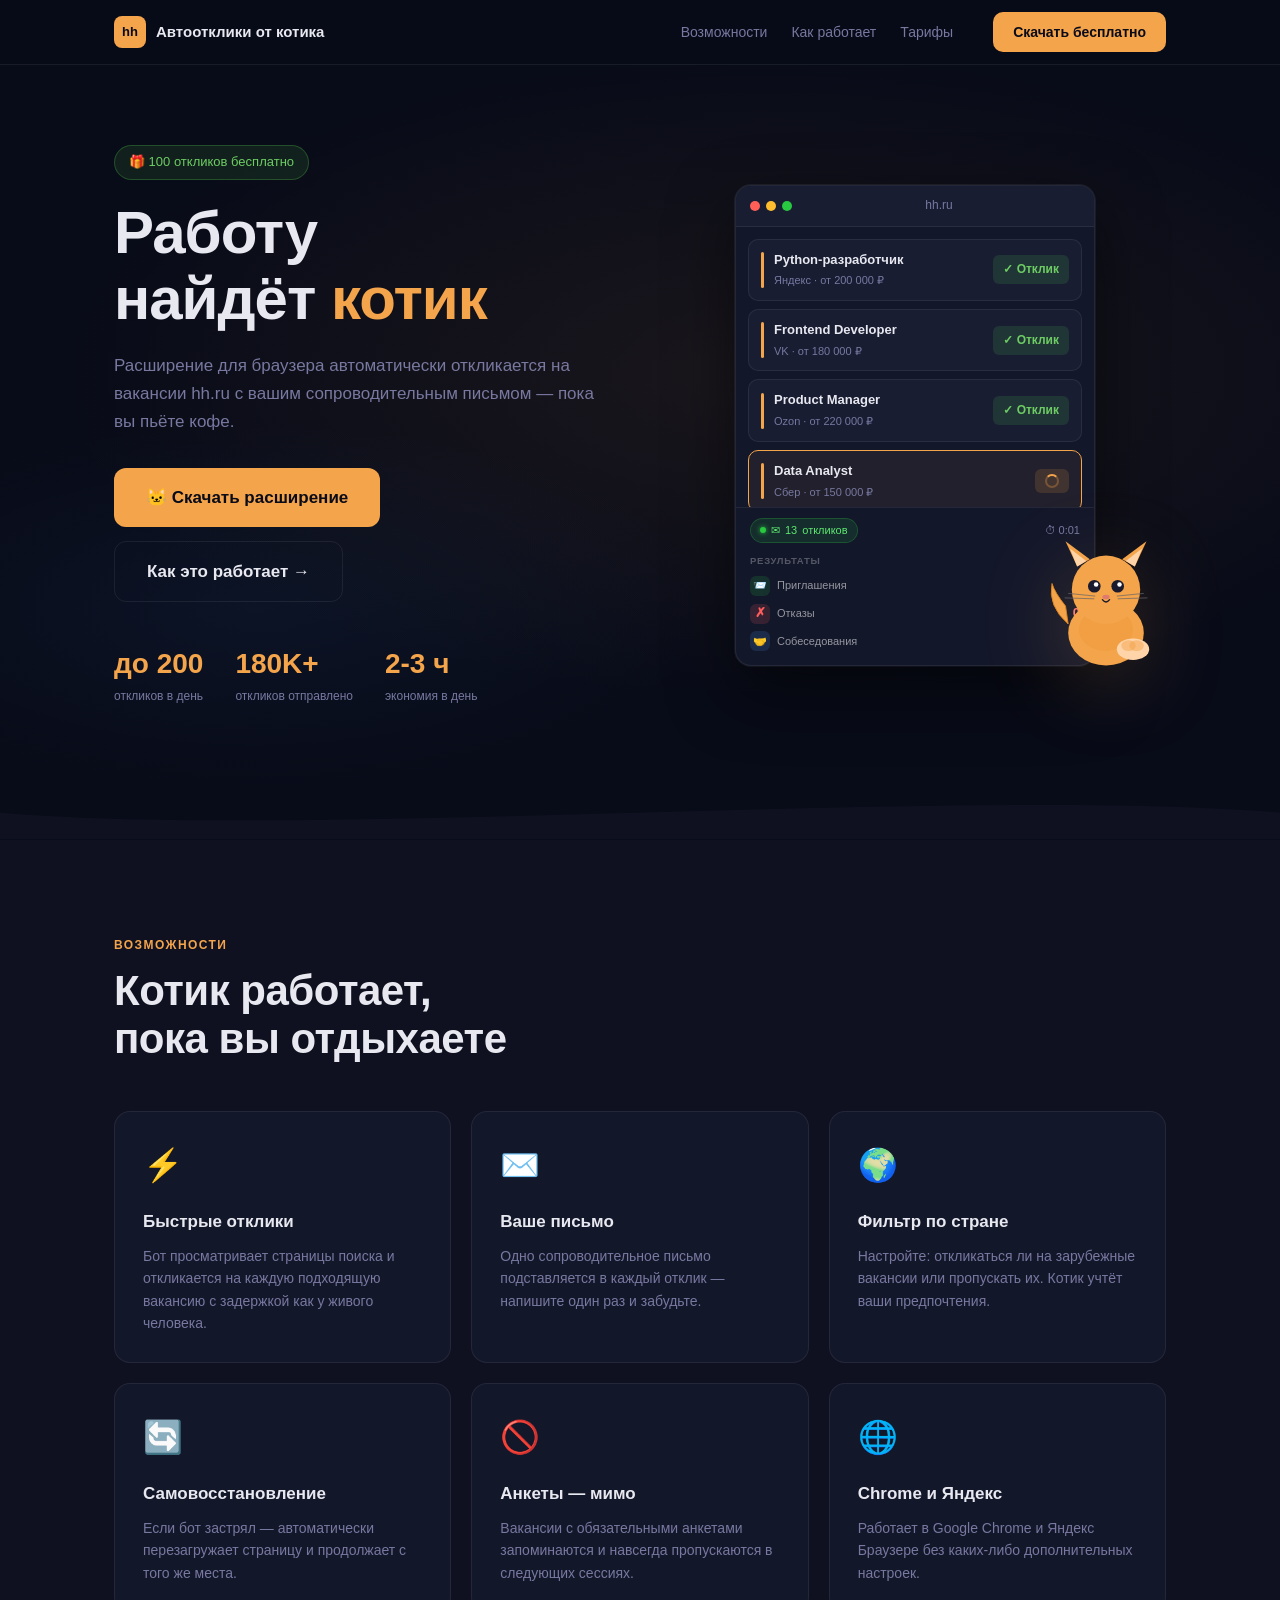
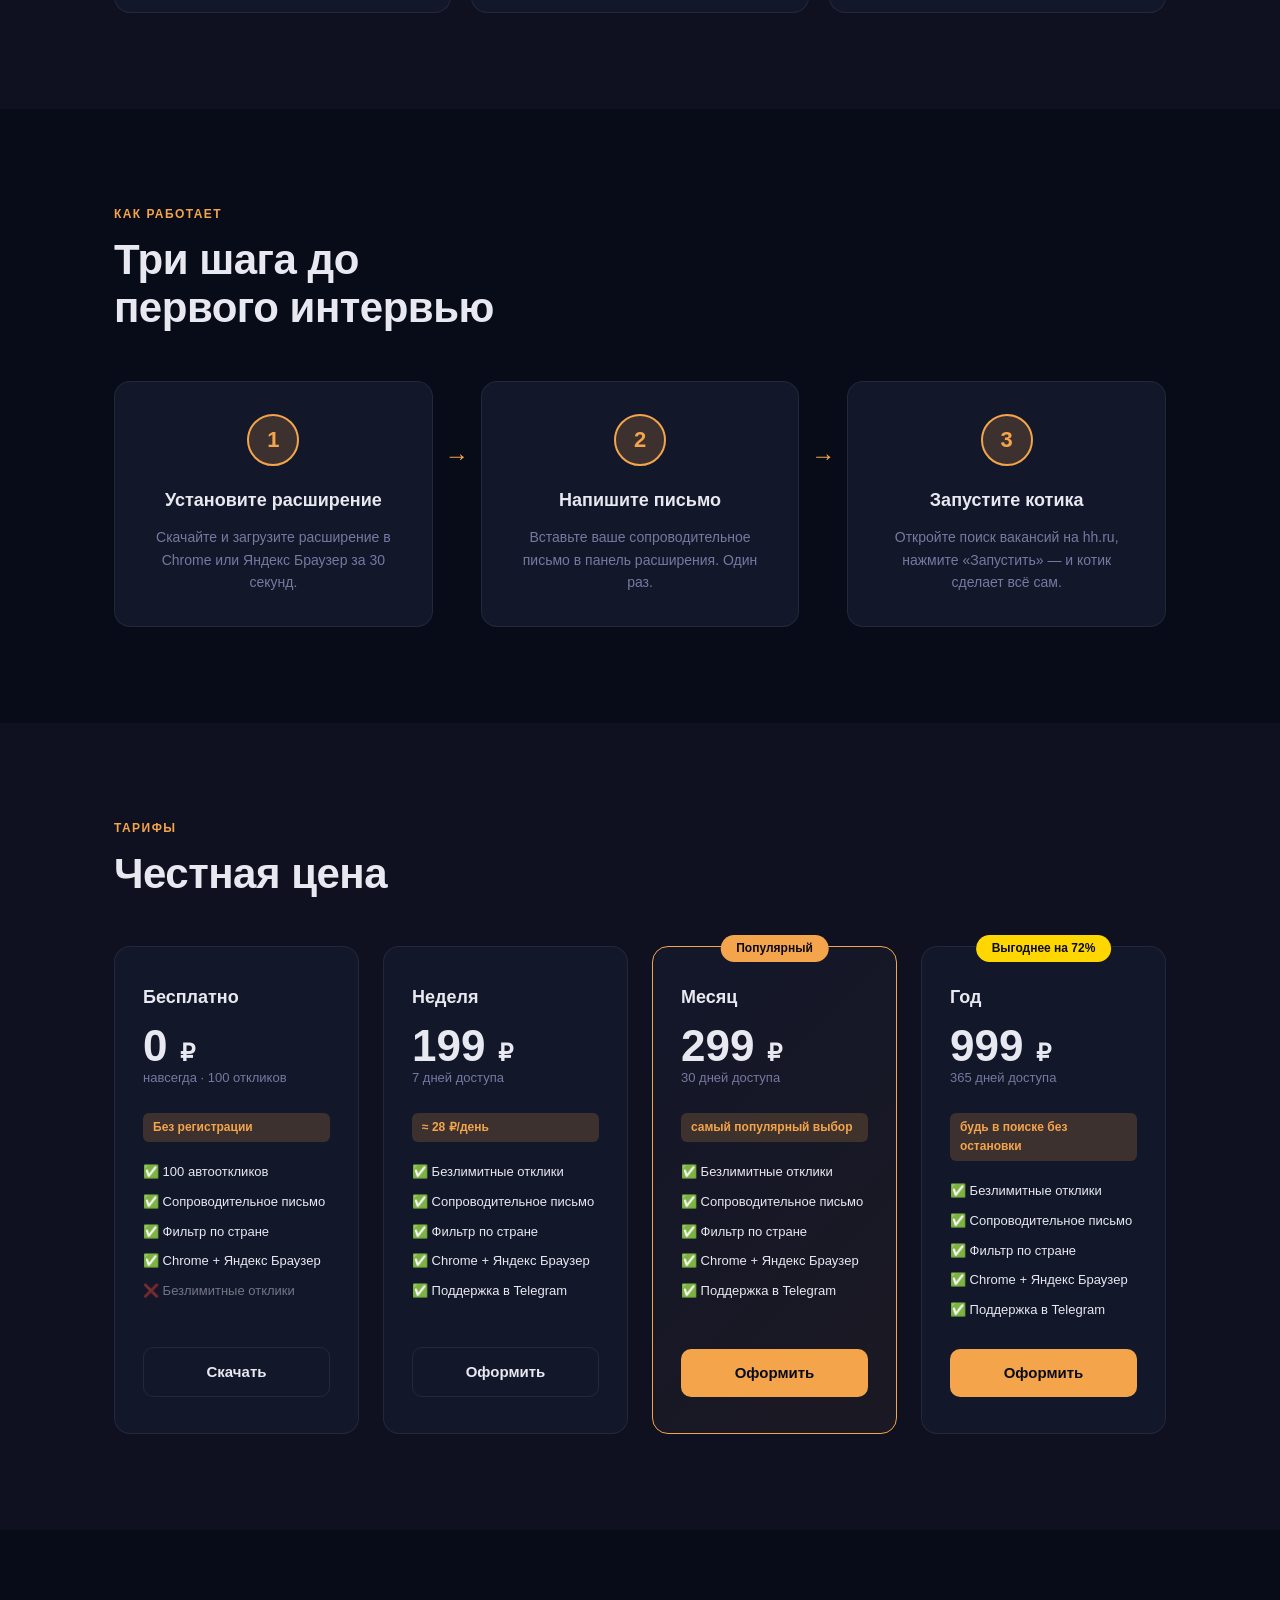
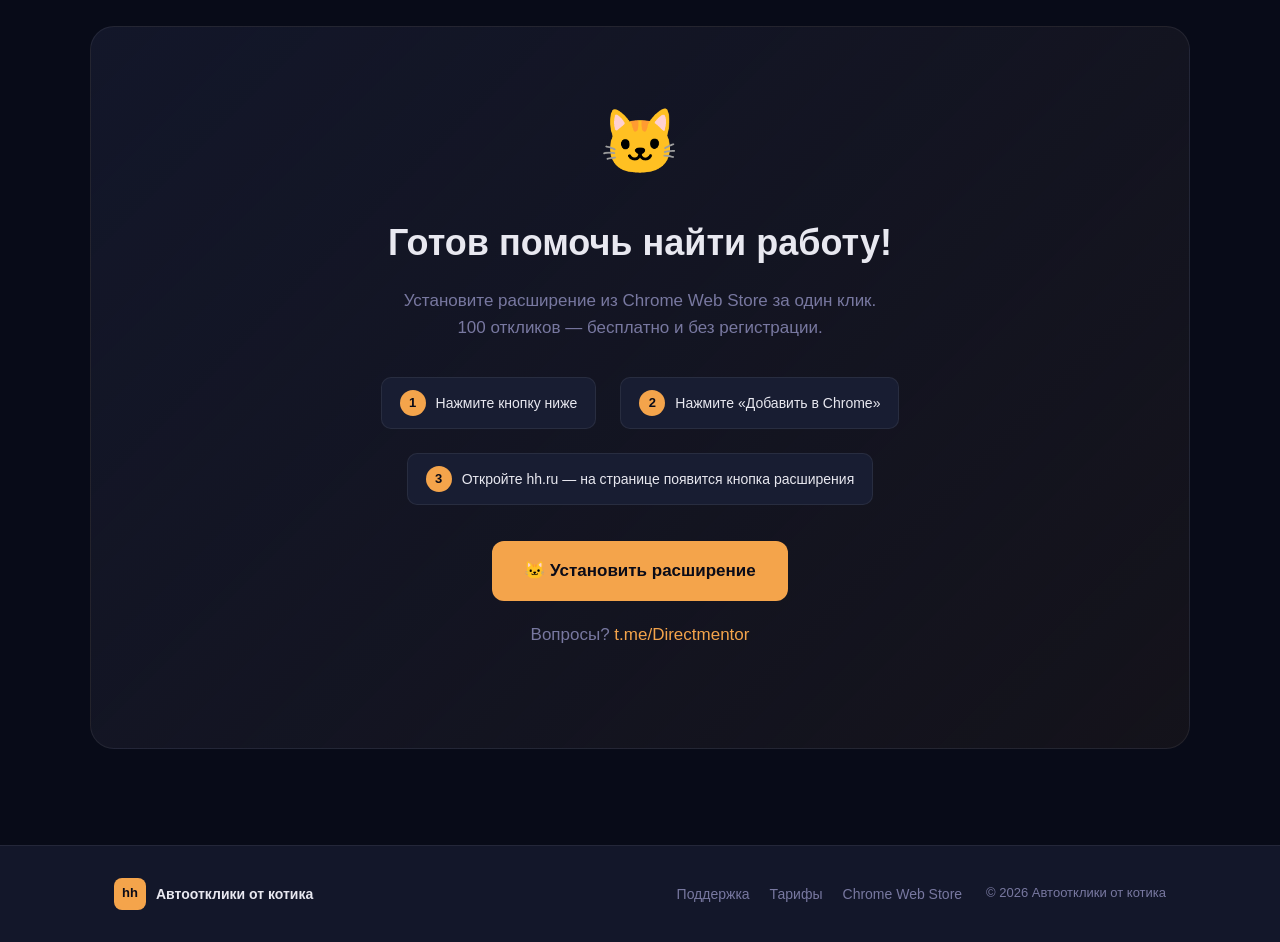
==== index.html @ 7a9379a7 "Add direct payment links to pricing buttons" ====
<!DOCTYPE html>
<html lang="ru">
<head>
  <meta charset="UTF-8">
  <meta name="viewport" content="width=device-width, initial-scale=1.0">
  <title>Автоотклики от котика — автоматические отклики на hh.ru</title>
  <meta name="description" content="Расширение для Chrome и Яндекс Браузера: автоматические отклики на вакансии hh.ru с сопроводительным письмом. Бесплатно — 100 откликов.">
  <link rel="stylesheet" href="style.css">
</head>
<body>

  <!-- NAV -->
  <nav class="nav">
    <div class="container nav-inner">
      <a href="#" class="nav-logo">
        <div class="nav-logo-icon">hh</div>
        <span>Автоотклики от котика</span>
      </a>
      <div class="nav-links">
        <a href="#features">Возможности</a>
        <a href="#how">Как работает</a>
        <a href="#pricing">Тарифы</a>
      </div>
      <a href="https://chromewebstore.google.com/detail/автоотклики-от-котика/pnbbdheooelongppllcgnidkjlgdoohf" target="_blank" rel="noopener" class="btn btn-primary nav-cta">Скачать бесплатно</a>
    </div>
  </nav>

  <!-- HERO -->
  <section class="hero" id="hero">
    <div class="container hero-inner">
      <div class="hero-text">
        <div class="hero-badge">🎁 100 откликов бесплатно</div>
        <h1 class="hero-title">Работу<br>найдёт <span class="accent">котик</span></h1>
        <p class="hero-sub">Расширение для браузера автоматически откликается на вакансии hh.ru с вашим сопроводительным письмом — пока вы пьёте кофе.</p>
        <div class="hero-actions">
          <a href="https://chromewebstore.google.com/detail/автоотклики-от-котика/pnbbdheooelongppllcgnidkjlgdoohf" target="_blank" rel="noopener" class="btn btn-primary btn-lg">
            🐱 Скачать расширение
          </a>
          <a href="#how" class="btn btn-ghost btn-lg">Как это работает →</a>
        </div>
        <div class="hero-stats">
          <div class="stat-item">
            <span class="stat-num">до 200</span>
            <span class="stat-label">откликов в день</span>
          </div>
          <div class="stat-item">
            <span class="stat-num" data-target="180000">0</span>
            <span class="stat-label">откликов отправлено</span>
          </div>
          <div class="stat-item">
            <span class="stat-num">2-3 ч</span>
            <span class="stat-label">экономия в день</span>
          </div>
        </div>
      </div>
      <div class="hero-visual">
        <div class="hero-card-mock">
          <div class="mock-header">
            <div class="mock-dot r"></div><div class="mock-dot y"></div><div class="mock-dot g"></div>
            <span class="mock-title">hh.ru</span>
          </div>
          <div class="mock-body" id="mockVacancyList">
            <div class="mock-vacancy">
              <div class="mock-vline"></div>
              <div class="mock-vtext">
                <div class="mock-vtitle">Python-разработчик</div>
                <div class="mock-vsub">Яндекс · от 200 000 ₽</div>
              </div>
              <div class="mock-vbtn sent">✓ Отклик</div>
            </div>
            <div class="mock-vacancy">
              <div class="mock-vline"></div>
              <div class="mock-vtext">
                <div class="mock-vtitle">Frontend Developer</div>
                <div class="mock-vsub">VK · от 180 000 ₽</div>
              </div>
              <div class="mock-vbtn sent">✓ Отклик</div>
            </div>
            <div class="mock-vacancy">
              <div class="mock-vline"></div>
              <div class="mock-vtext">
                <div class="mock-vtitle">Product Manager</div>
                <div class="mock-vsub">Ozon · от 220 000 ₽</div>
              </div>
              <div class="mock-vbtn sent">✓ Отклик</div>
            </div>
            <div class="mock-vacancy active" id="mockActiveCard">
              <div class="mock-vline"></div>
              <div class="mock-vtext">
                <div class="mock-vtitle">Data Analyst</div>
                <div class="mock-vsub">Сбер · от 150 000 ₽</div>
              </div>
              <div class="mock-vbtn loading"><span class="spinner"></span></div>
            </div>
          </div>
          <div class="mock-panel">
            <div class="panel-top">
              <span class="panel-chip"><span class="chip-dot"></span>✉ <span id="mockCount">13</span> откликов</span>
              <span class="panel-timer">⏱ <span id="mockTime">0:00</span></span>
            </div>
            <div class="mock-stats-header">Результаты</div>
            <div class="mock-stats">
              <div class="mock-stat-row">
                <div class="mock-stat-icon s-green">📨</div>
                <span class="mock-stat-label">Приглашения</span>
                <span class="mock-stat-num s-green" id="statNumInvite">0</span>
              </div>
              <div class="mock-stat-row">
                <div class="mock-stat-icon s-red">✗</div>
                <span class="mock-stat-label">Отказы</span>
                <span class="mock-stat-num s-red" id="statNumReject">0</span>
              </div>
              <div class="mock-stat-row">
                <div class="mock-stat-icon s-blue">🤝</div>
                <span class="mock-stat-label">Собеседования</span>
                <span class="mock-stat-num s-blue" id="statNumInterview">0</span>
              </div>
            </div>
          </div>
        </div>
        <div class="hero-cat">
          <svg viewBox="0 0 200 170" xmlns="http://www.w3.org/2000/svg" class="cat-svg">
            <g class="cat-body-group">
              <!-- Тело -->
              <ellipse cx="100" cy="120" rx="42" ry="36" fill="#F4A44B"/>
              <ellipse cx="100" cy="116" rx="30" ry="24" fill="#E8912E" opacity="0.3"/>
              <!-- Хвост -->
              <path d="M58 110 Q35 90 40 65 Q43 75 55 90 Z" fill="#F4A44B" stroke="#E0851A" stroke-width="1"/>
              <!-- Голова -->
              <circle cx="100" cy="72" r="38" fill="#F4A44B"/>
              <!-- Уши -->
              <path d="M68 46 L55 18 L82 38 Z" fill="#F4A44B"/>
              <path d="M68 46 L60 26 L78 40 Z" fill="#FFD4A8"/>
              <path d="M132 46 L145 18 L118 38 Z" fill="#F4A44B"/>
              <path d="M132 46 L140 26 L122 40 Z" fill="#FFD4A8"/>
              <!-- Глаза -->
              <circle cx="87" cy="68" r="7" fill="#1A1A2E"/>
              <circle cx="113" cy="68" r="7" fill="#1A1A2E"/>
              <circle cx="89" cy="66" r="2.5" fill="white"/>
              <circle cx="115" cy="66" r="2.5" fill="white"/>
              <!-- Нос и рот -->
              <ellipse cx="100" cy="80" rx="4" ry="2.5" fill="#E07A6E"/>
              <path d="M96 83 Q100 88 104 83" stroke="#1A1A2E" stroke-width="1.5" fill="none" stroke-linecap="round"/>
              <!-- Усы -->
              <line x1="58" y1="76" x2="88" y2="79" stroke="#666" stroke-width="0.8"/>
              <line x1="54" y1="81" x2="87" y2="82" stroke="#666" stroke-width="0.8"/>
              <line x1="112" y1="79" x2="142" y2="76" stroke="#666" stroke-width="0.8"/>
              <line x1="113" y1="82" x2="146" y2="81" stroke="#666" stroke-width="0.8"/>
              <!-- Лапка с мышкой -->
              <ellipse cx="130" cy="138" rx="18" ry="12" fill="#FFD4A8" class="cat-paw"/>
              <ellipse cx="125" cy="134" rx="8" ry="6" fill="#F4A44B" opacity="0.5"/>
              <ellipse cx="134" cy="134" rx="8" ry="6" fill="#F4A44B" opacity="0.5"/>
            </g>
            <!-- Галочки летят -->
            <text x="155" y="55" font-size="18" fill="#50BE46" class="float-check c1">✓</text>
            <text x="30" y="80" font-size="14" fill="#50BE46" class="float-check c2">✓</text>
            <text x="165" y="100" font-size="12" fill="#50BE46" class="float-check c3">✓</text>
          </svg>
        </div>
      </div>
    </div>
    <div class="hero-wave">
      <svg viewBox="0 0 1440 60" xmlns="http://www.w3.org/2000/svg" preserveAspectRatio="none">
        <path d="M0,30 C360,60 1080,0 1440,30 L1440,60 L0,60 Z" fill="#0F1120"/>
      </svg>
    </div>
  </section>

  <!-- FEATURES -->
  <section class="features" id="features">
    <div class="container">
      <div class="section-label">Возможности</div>
      <h2 class="section-title">Котик работает,<br>пока вы отдыхаете</h2>
      <div class="features-grid">
        <div class="feature-card fade-in">
          <div class="feature-icon">⚡</div>
          <h3>Быстрые отклики</h3>
          <p>Бот просматривает страницы поиска и откликается на каждую подходящую вакансию с задержкой как у живого человека.</p>
        </div>
        <div class="feature-card fade-in">
          <div class="feature-icon">✉️</div>
          <h3>Ваше письмо</h3>
          <p>Одно сопроводительное письмо подставляется в каждый отклик — напишите один раз и забудьте.</p>
        </div>
        <div class="feature-card fade-in">
          <div class="feature-icon">🌍</div>
          <h3>Фильтр по стране</h3>
          <p>Настройте: откликаться ли на зарубежные вакансии или пропускать их. Котик учтёт ваши предпочтения.</p>
        </div>
        <div class="feature-card fade-in">
          <div class="feature-icon">🔄</div>
          <h3>Самовосстановление</h3>
          <p>Если бот застрял — автоматически перезагружает страницу и продолжает с того же места.</p>
        </div>
        <div class="feature-card fade-in">
          <div class="feature-icon">🚫</div>
          <h3>Анкеты — мимо</h3>
          <p>Вакансии с обязательными анкетами запоминаются и навсегда пропускаются в следующих сессиях.</p>
        </div>
        <div class="feature-card fade-in">
          <div class="feature-icon">🌐</div>
          <h3>Chrome и Яндекс</h3>
          <p>Работает в Google Chrome и Яндекс Браузере без каких-либо дополнительных настроек.</p>
        </div>
      </div>
    </div>
  </section>

  <!-- HOW IT WORKS -->
  <section class="how" id="how">
    <div class="container">
      <div class="section-label">Как работает</div>
      <h2 class="section-title">Три шага до<br>первого интервью</h2>
      <div class="steps">
        <div class="step fade-in">
          <div class="step-num">1</div>
          <div class="step-content">
            <h3>Установите расширение</h3>
            <p>Скачайте и загрузите расширение в Chrome или Яндекс Браузер за 30 секунд.</p>
          </div>
        </div>
        <div class="step-arrow">→</div>
        <div class="step fade-in">
          <div class="step-num">2</div>
          <div class="step-content">
            <h3>Напишите письмо</h3>
            <p>Вставьте ваше сопроводительное письмо в панель расширения. Один раз.</p>
          </div>
        </div>
        <div class="step-arrow">→</div>
        <div class="step fade-in">
          <div class="step-num">3</div>
          <div class="step-content">
            <h3>Запустите котика</h3>
            <p>Откройте поиск вакансий на hh.ru, нажмите «Запустить» — и котик сделает всё сам.</p>
          </div>
        </div>
      </div>
    </div>
  </section>

  <!-- PRICING -->
  <section class="pricing" id="pricing">
    <div class="container">
      <div class="section-label">Тарифы</div>
      <h2 class="section-title">Честная цена</h2>
      <div class="pricing-grid pricing-grid-4">
        <div class="pricing-card fade-in">
          <div class="plan-name">Бесплатно</div>
          <div class="plan-price">0 <span>₽</span></div>
          <div class="plan-period">навсегда · 100 откликов</div>
          <div class="plan-dayrate">Без регистрации</div>
          <ul class="plan-features">
            <li>✅ 100 автооткликов</li>
            <li>✅ Сопроводительное письмо</li>
            <li>✅ Фильтр по стране</li>
            <li>✅ Chrome + Яндекс Браузер</li>
            <li class="no">❌ Безлимитные отклики</li>
          </ul>
          <a href="https://chromewebstore.google.com/detail/автоотклики-от-котика/pnbbdheooelongppllcgnidkjlgdoohf" target="_blank" rel="noopener" class="btn btn-ghost plan-btn">Скачать</a>
        </div>
        <div class="pricing-card fade-in">
          <div class="plan-name">Неделя</div>
          <div class="plan-price">199 <span>₽</span></div>
          <div class="plan-period">7 дней доступа</div>
          <div class="plan-dayrate">≈ 28 ₽/день</div>
          <ul class="plan-features">
            <li>✅ Безлимитные отклики</li>
            <li>✅ Сопроводительное письмо</li>
            <li>✅ Фильтр по стране</li>
            <li>✅ Chrome + Яндекс Браузер</li>
            <li>✅ Поддержка в Telegram</li>
          </ul>
          <a href="https://script.google.com/macros/s/AKfycbxqPAbmEhV2W6-rTIWO9KNg9q3mPUHnHD2diAJxfUx0ylhMfmhSOe80T8z7zGGEjfSr/exec?action=pay&plan=week" target="_blank" rel="noopener" class="btn btn-ghost plan-btn">Оформить</a>
        </div>
        <div class="pricing-card featured fade-in">
          <div class="plan-badge">Популярный</div>
          <div class="plan-name">Месяц</div>
          <div class="plan-price">299 <span>₽</span></div>
          <div class="plan-period">30 дней доступа</div>
          <div class="plan-dayrate">самый популярный выбор</div>
          <ul class="plan-features">
            <li>✅ Безлимитные отклики</li>
            <li>✅ Сопроводительное письмо</li>
            <li>✅ Фильтр по стране</li>
            <li>✅ Chrome + Яндекс Браузер</li>
            <li>✅ Поддержка в Telegram</li>
          </ul>
          <a href="https://script.google.com/macros/s/AKfycbxqPAbmEhV2W6-rTIWO9KNg9q3mPUHnHD2diAJxfUx0ylhMfmhSOe80T8z7zGGEjfSr/exec?action=pay&plan=month" target="_blank" rel="noopener" class="btn btn-primary plan-btn">Оформить</a>
        </div>
        <div class="pricing-card fade-in">
          <div class="plan-badge plan-badge-gold">Выгоднее на 72%</div>
          <div class="plan-name">Год</div>
          <div class="plan-price">999 <span>₽</span></div>
          <div class="plan-period">365 дней доступа</div>
          <div class="plan-dayrate">будь в поиске без остановки</div>
          <ul class="plan-features">
            <li>✅ Безлимитные отклики</li>
            <li>✅ Сопроводительное письмо</li>
            <li>✅ Фильтр по стране</li>
            <li>✅ Chrome + Яндекс Браузер</li>
            <li>✅ Поддержка в Telegram</li>
          </ul>
          <a href="https://script.google.com/macros/s/AKfycbxqPAbmEhV2W6-rTIWO9KNg9q3mPUHnHD2diAJxfUx0ylhMfmhSOe80T8z7zGGEjfSr/exec?action=pay&plan=year" target="_blank" rel="noopener" class="btn btn-primary plan-btn">Оформить</a>
        </div>
      </div>
    </div>
  </section>

  <!-- INSTALL -->
  <section class="install" id="install">
    <div class="container install-inner fade-in">
      <div class="install-cat">🐱</div>
      <h2>Готов помочь найти работу!</h2>
      <p>Установите расширение из Chrome Web Store за один клик.<br>100 откликов — бесплатно и без регистрации.</p>
      <div class="install-steps">
        <div class="install-step">
          <span class="install-num">1</span>
          <span>Нажмите кнопку ниже</span>
        </div>
        <div class="install-step">
          <span class="install-num">2</span>
          <span>Нажмите «Добавить в Chrome»</span>
        </div>
        <div class="install-step">
          <span class="install-num">3</span>
          <span>Откройте hh.ru — на странице появится кнопка расширения</span>
        </div>
      </div>
      <a href="https://chromewebstore.google.com/detail/автоотклики-от-котика/pnbbdheooelongppllcgnidkjlgdoohf" target="_blank" rel="noopener" class="btn btn-primary btn-lg install-btn">
        🐱 Установить расширение
      </a>
      <p class="install-note">Вопросы? <a href="https://t.me/Directmentor" target="_blank">t.me/Directmentor</a></p>
    </div>
  </section>

  <!-- FOOTER -->
  <footer class="footer">
    <div class="container footer-inner">
      <div class="footer-logo">
        <div class="nav-logo-icon">hh</div>
        <span>Автоотклики от котика</span>
      </div>
      <div class="footer-links">
        <a href="https://t.me/Directmentor" target="_blank">Поддержка</a>
        <a href="#pricing">Тарифы</a>
        <a href="https://chromewebstore.google.com/detail/автоотклики-от-котика/pnbbdheooelongppllcgnidkjlgdoohf" target="_blank" rel="noopener">Chrome Web Store</a>
      </div>
      <div class="footer-copy">© 2026 Автоотклики от котика</div>
    </div>
  </footer>

  <script src="script.js"></script>
</body>
</html>
---- style.css ----
*, *::before, *::after { box-sizing: border-box; margin: 0; padding: 0; }

:root {
  --orange: #F4A44B;
  --orange-dark: #E8921E;
  --orange-glow: rgba(244,164,75,0.18);
  --blue: #4B9EFF;
  --bg: #080B18;
  --bg2: #0F1120;
  --card: #13172A;
  --card2: #181D32;
  --border: rgba(255,255,255,0.07);
  --text: #E8E8F0;
  --muted: #7878A0;
  --green: #50BE46;
  --radius: 16px;
}

html { scroll-behavior: smooth; }

body {
  background: var(--bg);
  color: var(--text);
  font-family: -apple-system, BlinkMacSystemFont, 'Segoe UI', sans-serif;
  font-size: 16px;
  line-height: 1.6;
  overflow-x: hidden;
}

.container { max-width: 1100px; margin: 0 auto; padding: 0 24px; }

.accent { color: var(--orange); }

/* BUTTONS */
.btn {
  display: inline-flex; align-items: center; justify-content: center;
  padding: 12px 24px; border-radius: 10px; font-size: 15px; font-weight: 600;
  text-decoration: none; border: none; cursor: pointer; transition: all 0.2s; white-space: nowrap;
}
.btn-primary { background: var(--orange); color: #0A0B18; }
.btn-primary:hover { background: var(--orange-dark); transform: translateY(-1px); box-shadow: 0 8px 24px var(--orange-glow); }
.btn-ghost { background: transparent; color: var(--text); border: 1px solid var(--border); }
.btn-ghost:hover { border-color: var(--orange); color: var(--orange); }
.btn-lg { padding: 16px 32px; font-size: 17px; border-radius: 12px; }

/* NAV */
.nav {
  position: sticky; top: 0; z-index: 100;
  background: rgba(8,11,24,0.85); backdrop-filter: blur(16px);
  border-bottom: 1px solid var(--border);
}
.nav-inner {
  display: flex; align-items: center; gap: 32px; height: 64px;
}
.nav-logo {
  display: flex; align-items: center; gap: 10px;
  text-decoration: none; color: var(--text); font-weight: 700; font-size: 15px; white-space: nowrap;
}
.nav-logo-icon {
  width: 32px; height: 32px; background: var(--orange); border-radius: 8px;
  display: flex; align-items: center; justify-content: center;
  font-weight: 800; font-size: 13px; color: #0A0B18;
}
.nav-links { display: flex; gap: 24px; margin-left: auto; }
.nav-links a { color: var(--muted); text-decoration: none; font-size: 14px; transition: color 0.2s; }
.nav-links a:hover { color: var(--text); }
.nav-cta { margin-left: 8px; padding: 9px 20px; font-size: 14px; }

/* HERO */
.hero {
  background: radial-gradient(ellipse 80% 60% at 60% 40%, rgba(244,164,75,0.08) 0%, transparent 70%),
              radial-gradient(ellipse 60% 40% at 20% 70%, rgba(75,158,255,0.06) 0%, transparent 60%), var(--bg);
  padding: 80px 0 0;
  position: relative;
}
.hero-inner {
  display: grid; grid-template-columns: 1fr 1fr; gap: 48px; align-items: center; padding-bottom: 60px;
}
.hero-badge {
  display: inline-flex; align-items: center; padding: 6px 14px;
  background: rgba(80,190,70,0.12); border: 1px solid rgba(80,190,70,0.3);
  border-radius: 20px; font-size: 13px; color: #6dcc63; font-weight: 500;
  margin-bottom: 20px;
}
.hero-title {
  font-size: clamp(40px, 5vw, 60px); font-weight: 800; line-height: 1.1;
  letter-spacing: -1px; margin-bottom: 20px;
}
.hero-sub { font-size: 17px; color: var(--muted); max-width: 480px; margin-bottom: 32px; line-height: 1.65; }
.hero-actions { display: flex; gap: 14px; flex-wrap: wrap; margin-bottom: 40px; }
.hero-stats { display: flex; gap: 32px; }
.stat-item { display: flex; flex-direction: column; }
.stat-num { font-size: 28px; font-weight: 800; color: var(--orange); }
.stat-label { font-size: 12px; color: var(--muted); }

/* Hero visual */
.hero-visual { position: relative; display: flex; justify-content: center; align-items: flex-end; }
.hero-card-mock {
  background: var(--card); border: 1px solid var(--border); border-radius: var(--radius);
  width: 100%; max-width: 360px; overflow: hidden;
  box-shadow: 0 24px 64px rgba(0,0,0,0.5), 0 0 0 1px var(--border);
}
.mock-header {
  display: flex; align-items: center; gap: 6px; padding: 10px 14px;
  background: var(--card2); border-bottom: 1px solid var(--border);
}
.mock-dot { width: 10px; height: 10px; border-radius: 50%; }
.mock-dot.r { background: #ff5f57; }
.mock-dot.y { background: #febc2e; }
.mock-dot.g { background: #28c840; }
.mock-title { flex: 1; text-align: center; font-size: 12px; color: var(--muted); }
.mock-body { padding: 12px; display: flex; flex-direction: column; gap: 8px; overflow: hidden; max-height: 280px; }
.mock-vacancy {
  display: flex; align-items: center; gap: 10px; padding: 10px 12px;
  background: var(--card2); border-radius: 10px; border: 1px solid var(--border);
  transition: all 0.3s;
}
.mock-vacancy.active { border-color: var(--orange); background: rgba(244,164,75,0.06); }
.mock-vline { width: 3px; height: 36px; background: var(--orange); border-radius: 2px; flex-shrink: 0; }
.mock-vtext { flex: 1; }
.mock-vtitle { font-size: 13px; font-weight: 600; color: var(--text); }
.mock-vsub { font-size: 11px; color: var(--muted); margin-top: 2px; }
.mock-vbtn {
  flex-shrink: 0; font-size: 12px; font-weight: 600; padding: 5px 10px; border-radius: 6px;
}
.mock-vbtn.sent { background: rgba(80,190,70,0.15); color: #6dcc63; }
.mock-vbtn.loading { background: rgba(244,164,75,0.15); display: flex; align-items: center; }
.spinner {
  width: 14px; height: 14px; border: 2px solid rgba(244,164,75,0.3);
  border-top-color: var(--orange); border-radius: 50%;
  animation: spin 0.8s linear infinite;
}
@keyframes spin { to { transform: rotate(360deg); } }
.mock-panel {
  padding: 10px 14px 13px; border-top: 1px solid var(--border); font-size: 12px;
}
.panel-top {
  display: flex; justify-content: space-between; align-items: center; margin-bottom: 10px;
}
.panel-chip {
  display: flex; align-items: center; gap: 5px;
  background: rgba(40,200,64,0.12); border: 1px solid rgba(40,200,64,0.25);
  border-radius: 20px; padding: 3px 9px; color: #5de870; font-size: 11px; font-weight: 500;
}
.chip-dot {
  width: 6px; height: 6px; border-radius: 50%; background: #28c840;
  box-shadow: 0 0 5px #28c840; animation: blink 1.4s ease-in-out infinite;
}
@keyframes blink { 0%,100%{opacity:1} 50%{opacity:.35} }
.panel-timer { color: var(--muted); font-size: 11px; }
.mock-stats-header {
  font-size: 9.5px; font-weight: 600; text-transform: uppercase; letter-spacing: .08em;
  color: rgba(255,255,255,.28); margin-bottom: 7px;
}
.mock-stats { display: flex; flex-direction: column; gap: 7px; }
.mock-stat-row { display: flex; align-items: center; gap: 7px; }
.mock-stat-icon {
  width: 20px; height: 20px; border-radius: 6px; display: flex; align-items: center;
  justify-content: center; font-size: 11px; flex-shrink: 0;
}
.mock-stat-icon.s-green { background: rgba(40,200,64,.15); }
.mock-stat-icon.s-red   { background: rgba(255,92,92,.15); color: #ff5c5c; font-size:13px; font-weight:700; }
.mock-stat-icon.s-blue  { background: rgba(74,158,255,.15); }
.mock-stat-label { flex: 1; color: rgba(255,255,255,.55); font-size: 11px; }
.mock-stat-num {
  position: relative; display: inline-block;
  min-width: 24px; text-align: right; font-size: 13px; font-weight: 700;
  font-variant-numeric: tabular-nums; flex-shrink: 0; margin-left: auto;
}
.mock-stat-num.s-green { color: #5de870; }
.mock-stat-num.s-red   { color: #ff7a7a; }
.mock-stat-num.s-blue  { color: #74b7ff; }
.stat-plus {
  position: absolute; right: -16px; top: 1px;
  font-size: 10px; font-weight: 700; pointer-events: none;
  animation: stat-float 0.85s ease-out forwards;
}
@keyframes stat-float {
  0%   { opacity: 0.95; transform: translateY(0); }
  100% { opacity: 0;    transform: translateY(-13px); }
}

/* Cat SVG */
.hero-cat {
  position: absolute; bottom: -20px; right: -30px; width: 180px; pointer-events: none;
}
.cat-svg { width: 100%; height: auto; filter: drop-shadow(0 16px 40px rgba(244,164,75,0.2)); }
.cat-paw { animation: paw-click 1.8s ease-in-out infinite; transform-origin: 130px 138px; }
@keyframes paw-click {
  0%, 40%, 100% { transform: rotate(0deg) translateY(0); }
  50% { transform: rotate(-12deg) translateY(-4px); }
  60% { transform: rotate(4deg) translateY(0); }
}
.float-check { animation: float-up 2s ease-in-out infinite; opacity: 0; }
.c1 { animation-delay: 0s; }
.c2 { animation-delay: 0.7s; }
.c3 { animation-delay: 1.4s; }
@keyframes float-up {
  0% { opacity: 0; transform: translateY(0); }
  20% { opacity: 1; }
  80% { opacity: 1; }
  100% { opacity: 0; transform: translateY(-20px); }
}

.hero-wave { line-height: 0; margin-top: 20px; }
.hero-wave svg { display: block; width: 100%; }

/* SECTIONS COMMON */
.section-label {
  font-size: 12px; font-weight: 700; letter-spacing: 0.12em; text-transform: uppercase;
  color: var(--orange); margin-bottom: 12px;
}
.section-title {
  font-size: clamp(28px, 4vw, 42px); font-weight: 800; line-height: 1.15;
  letter-spacing: -0.5px; margin-bottom: 48px;
}

/* FEATURES */
.features { background: var(--bg2); padding: 96px 0; }
.features-grid {
  display: grid; grid-template-columns: repeat(3, 1fr); gap: 20px;
}
.feature-card {
  background: var(--card); border: 1px solid var(--border); border-radius: var(--radius);
  padding: 28px; transition: all 0.3s;
}
.feature-card:hover { border-color: var(--orange); transform: translateY(-4px); box-shadow: 0 16px 40px rgba(0,0,0,0.3); }
.feature-icon { font-size: 32px; margin-bottom: 16px; }
.feature-card h3 { font-size: 17px; font-weight: 700; margin-bottom: 10px; }
.feature-card p { font-size: 14px; color: var(--muted); line-height: 1.6; }

/* HOW IT WORKS */
.how { background: var(--bg); padding: 96px 0; }
.steps { display: flex; align-items: flex-start; gap: 0; }
.step {
  flex: 1; background: var(--card); border: 1px solid var(--border); border-radius: var(--radius);
  padding: 32px 28px; text-align: center;
}
.step-num {
  width: 52px; height: 52px; background: var(--orange-glow); border: 2px solid var(--orange);
  border-radius: 50%; display: flex; align-items: center; justify-content: center;
  font-size: 22px; font-weight: 800; color: var(--orange); margin: 0 auto 20px;
}
.step h3 { font-size: 18px; font-weight: 700; margin-bottom: 12px; }
.step p { font-size: 14px; color: var(--muted); line-height: 1.6; }
.step-arrow { font-size: 24px; color: var(--orange); padding: 0 12px; margin-top: 56px; flex-shrink: 0; }

/* PRICING */
.pricing { background: var(--bg2); padding: 96px 0; }
.pricing-grid { display: grid; grid-template-columns: 1fr 1fr; gap: 24px; max-width: 720px; margin: 0 auto; }
.pricing-grid-4 { grid-template-columns: repeat(4, 1fr); max-width: 1100px; }
.pricing-card {
  background: var(--card); border: 1px solid var(--border); border-radius: var(--radius);
  padding: 36px 28px; position: relative;
  display: flex; flex-direction: column;
}
.pricing-card .plan-features { flex: 1; }
.pricing-card.featured { border-color: var(--orange); background: linear-gradient(135deg, var(--card), rgba(244,164,75,0.05)); }
.plan-badge {
  position: absolute; top: -12px; left: 50%; transform: translateX(-50%);
  background: var(--orange); color: #0A0B18; font-size: 12px; font-weight: 700;
  padding: 4px 16px; border-radius: 20px; white-space: nowrap;
}
.plan-badge-gold { background: #FFD700; color: #0A0B18; }
.plan-name { font-size: 18px; font-weight: 700; margin-bottom: 12px; }
.plan-price { font-size: 44px; font-weight: 800; line-height: 1; }
.plan-price span { font-size: 24px; }
.plan-period { font-size: 13px; color: var(--muted); margin-bottom: 24px; }
.plan-dayrate {
  font-size: 12px; color: var(--orange); font-weight: 600;
  background: var(--orange-glow); border-radius: 6px;
  padding: 5px 10px; margin-bottom: 20px; display: inline-block;
}
.plan-features { list-style: none; margin-bottom: 28px; display: flex; flex-direction: column; gap: 9px; }
.plan-features li { font-size: 13px; }
.plan-features li.no { opacity: 0.45; }
.plan-btn { width: 100%; text-align: center; }

/* INSTALL */
.install { background: var(--bg); padding: 96px 0; }
.install-inner {
  background: linear-gradient(135deg, var(--card), rgba(244,164,75,0.05));
  border: 1px solid var(--border); border-radius: 24px;
  padding: 64px 48px; text-align: center;
}
.install-cat { font-size: 64px; margin-bottom: 20px; display: block; }
.install-inner h2 { font-size: 36px; font-weight: 800; margin-bottom: 16px; }
.install-inner > p { font-size: 17px; color: var(--muted); margin-bottom: 36px; line-height: 1.6; }
.install-steps { display: flex; justify-content: center; gap: 24px; flex-wrap: wrap; margin-bottom: 36px; }
.install-step {
  display: flex; align-items: center; gap: 10px;
  background: var(--card2); border: 1px solid var(--border); border-radius: 10px;
  padding: 12px 18px; font-size: 14px;
}
.install-num {
  width: 26px; height: 26px; background: var(--orange); color: #0A0B18;
  border-radius: 50%; display: flex; align-items: center; justify-content: center;
  font-weight: 800; font-size: 13px; flex-shrink: 0;
}
.install-step code { background: rgba(255,255,255,0.06); padding: 2px 6px; border-radius: 4px; font-size: 13px; }
.install-btn { margin-bottom: 20px; }
.install-note { font-size: 13px; color: var(--muted); }
.install-note a { color: var(--orange); text-decoration: none; }

/* FOOTER */
.footer { background: var(--card); border-top: 1px solid var(--border); padding: 32px 0; }
.footer-inner { display: flex; align-items: center; gap: 24px; flex-wrap: wrap; }
.footer-logo { display: flex; align-items: center; gap: 10px; font-weight: 700; font-size: 14px; }
.footer-links { display: flex; gap: 20px; margin-left: auto; }
.footer-links a { color: var(--muted); text-decoration: none; font-size: 14px; }
.footer-links a:hover { color: var(--orange); }
.footer-copy { font-size: 13px; color: var(--muted); }

/* ANIMATIONS */
.fade-in { opacity: 0; transform: translateY(24px); transition: opacity 0.6s ease, transform 0.6s ease; }
.fade-in.visible { opacity: 1; transform: translateY(0); }

/* MOBILE */
@media (max-width: 1050px) {
  .pricing-grid-4 { grid-template-columns: 1fr 1fr; }
}
@media (max-width: 900px) {
  .hero-inner { grid-template-columns: 1fr; }
  .hero-visual { display: none; }
  .features-grid { grid-template-columns: 1fr 1fr; }
  .steps { flex-direction: column; }
  .step-arrow { transform: rotate(90deg); margin: -8px auto; }
  .pricing-grid { grid-template-columns: 1fr; }
  .pricing-grid-4 { grid-template-columns: 1fr 1fr; }
  .nav-links { display: none; }
  .install-steps { flex-direction: column; align-items: stretch; }
}
@media (max-width: 600px) {
  .features-grid { grid-template-columns: 1fr; }
  .pricing-grid-4 { grid-template-columns: 1fr; }
  .hero-actions { flex-direction: column; }
  .hero-stats { gap: 20px; }
  .install-inner { padding: 40px 24px; }
  .footer-inner { flex-direction: column; text-align: center; }
  .footer-links { margin-left: 0; }
}
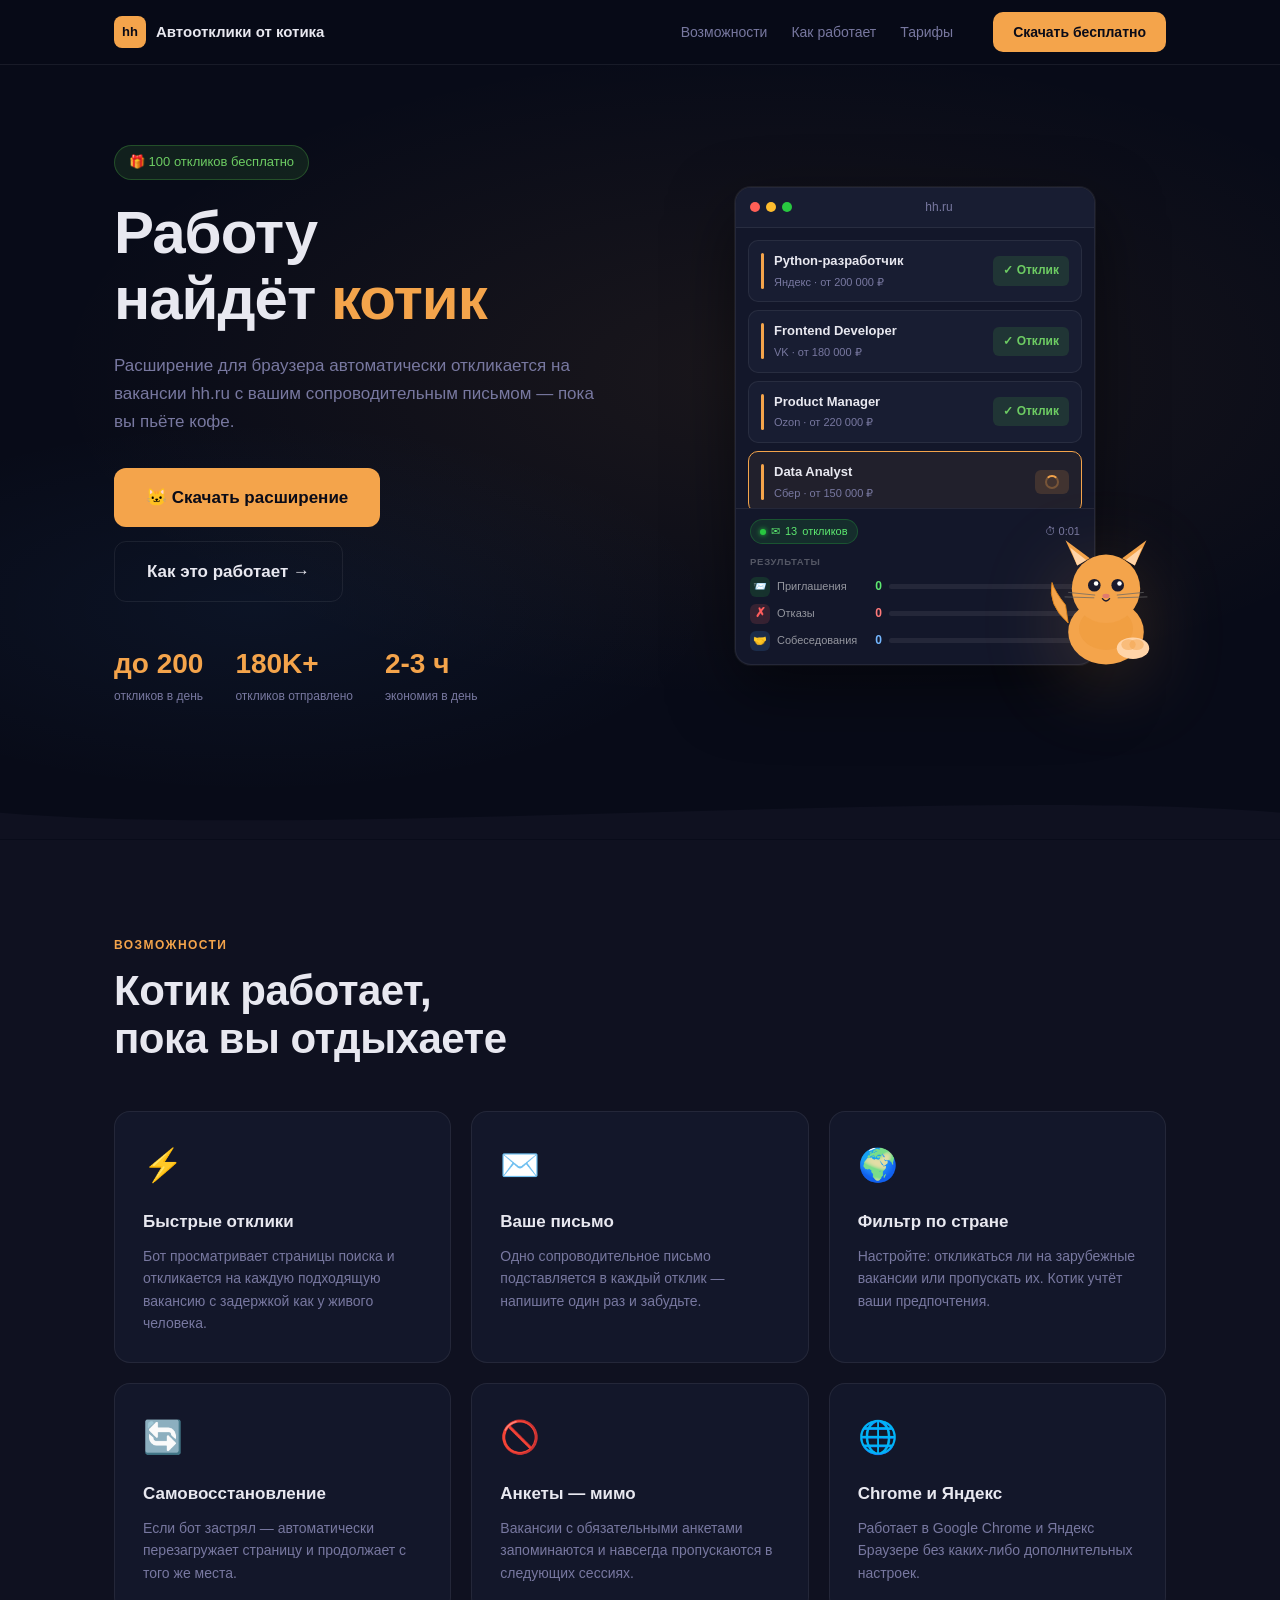
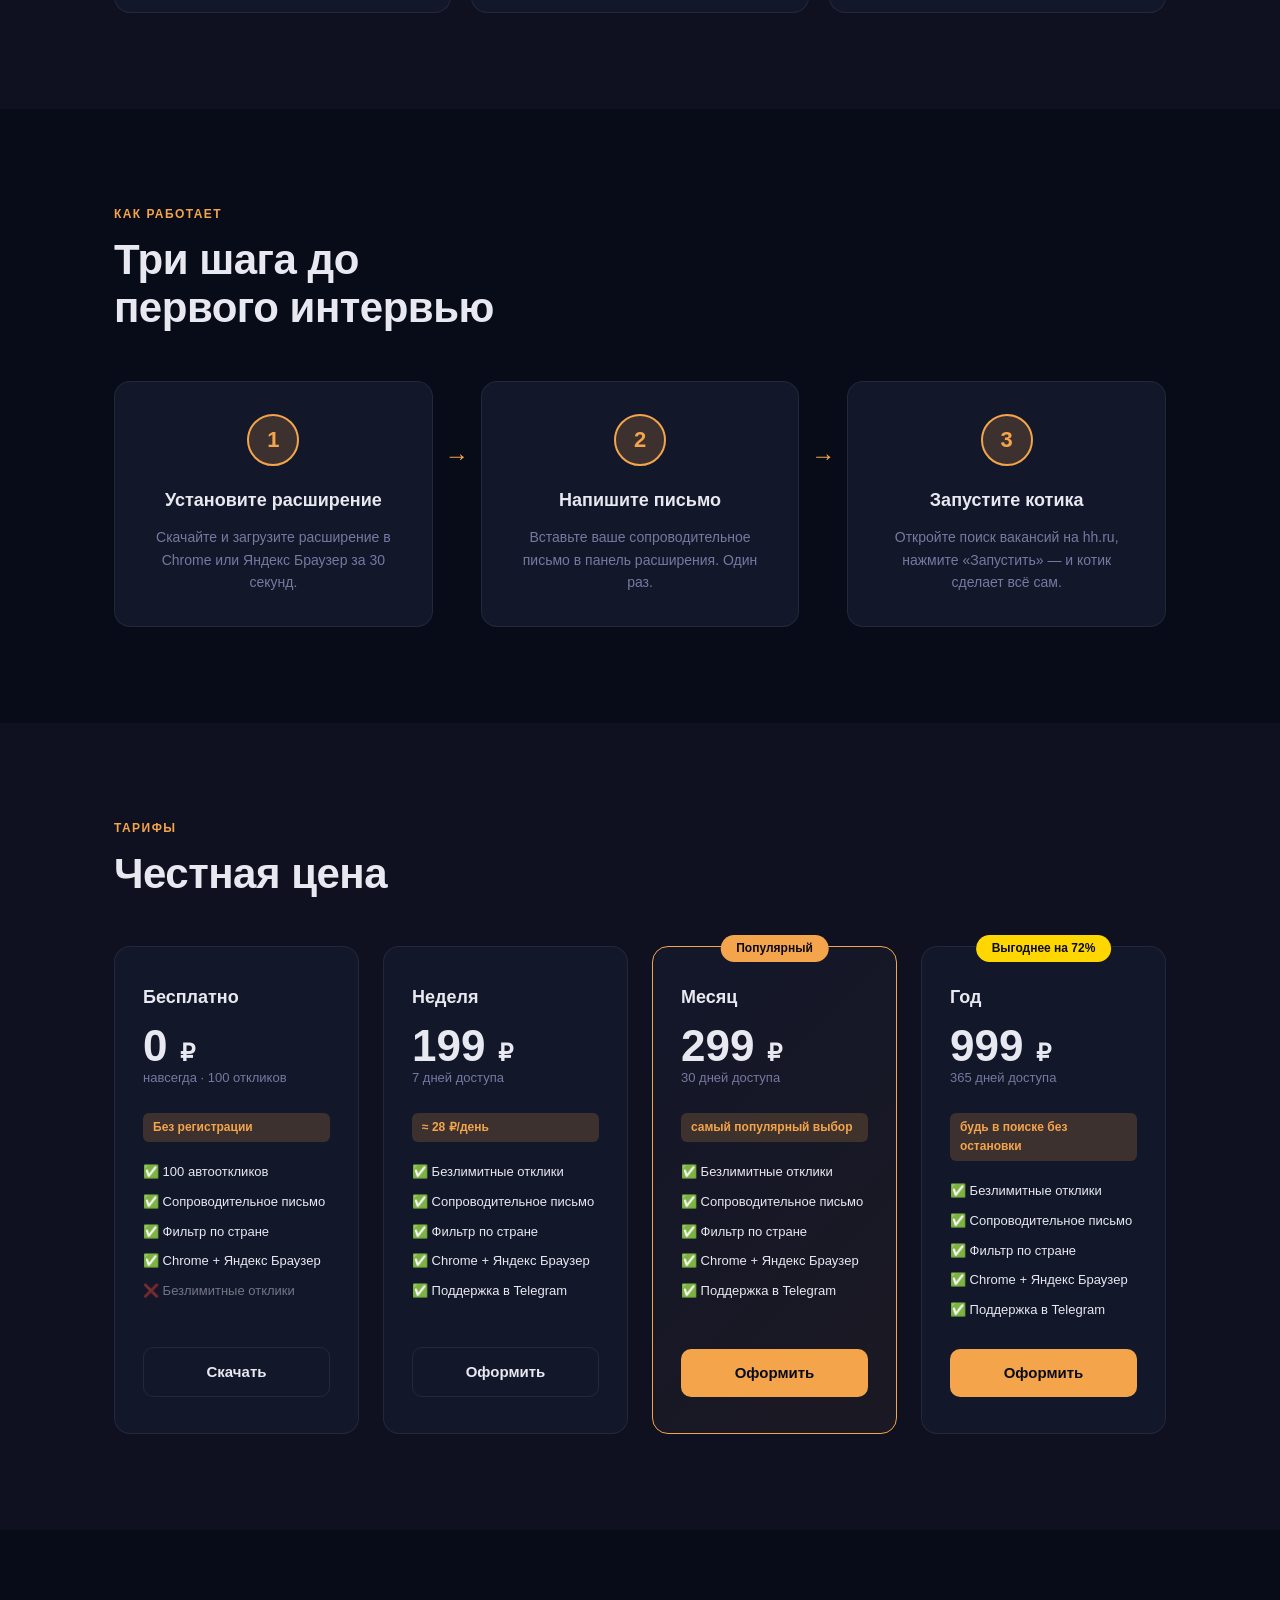
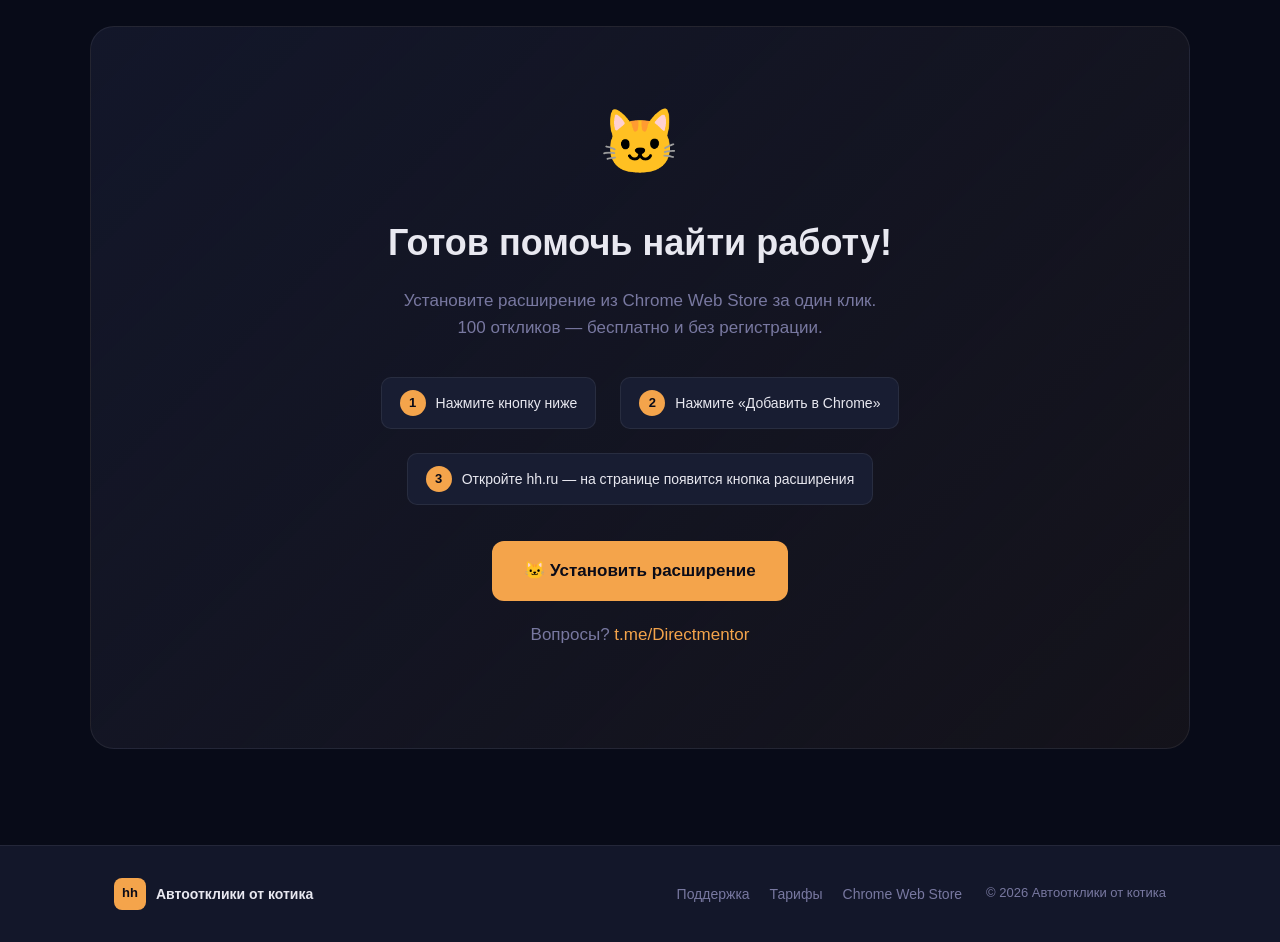
==== commit 5360f257: "Restore proportional stat bars + keep +1 float animation" ====
--- a/index.html
+++ b/index.html
@@ -104,16 +104,19 @@
                 <div class="mock-stat-icon s-green">📨</div>
                 <span class="mock-stat-label">Приглашения</span>
                 <span class="mock-stat-num s-green" id="statNumInvite">0</span>
+                <div class="mock-stat-track"><div class="mock-stat-fill s-green" id="statFillInvite"></div></div>
               </div>
               <div class="mock-stat-row">
                 <div class="mock-stat-icon s-red">✗</div>
                 <span class="mock-stat-label">Отказы</span>
                 <span class="mock-stat-num s-red" id="statNumReject">0</span>
+                <div class="mock-stat-track"><div class="mock-stat-fill s-red" id="statFillReject"></div></div>
               </div>
               <div class="mock-stat-row">
                 <div class="mock-stat-icon s-blue">🤝</div>
                 <span class="mock-stat-label">Собеседования</span>
                 <span class="mock-stat-num s-blue" id="statNumInterview">0</span>
+                <div class="mock-stat-track"><div class="mock-stat-fill s-blue" id="statFillInterview"></div></div>
               </div>
             </div>
           </div>
--- a/style.css
+++ b/style.css
@@ -161,23 +161,34 @@
 .mock-stat-icon.s-green { background: rgba(40,200,64,.15); }
 .mock-stat-icon.s-red   { background: rgba(255,92,92,.15); color: #ff5c5c; font-size:13px; font-weight:700; }
 .mock-stat-icon.s-blue  { background: rgba(74,158,255,.15); }
-.mock-stat-label { flex: 1; color: rgba(255,255,255,.55); font-size: 11px; }
+.mock-stat-label { width: 76px; color: rgba(255,255,255,.55); font-size: 11px; flex-shrink: 0; }
 .mock-stat-num {
   position: relative; display: inline-block;
-  min-width: 24px; text-align: right; font-size: 13px; font-weight: 700;
-  font-variant-numeric: tabular-nums; flex-shrink: 0; margin-left: auto;
+  min-width: 22px; text-align: right; font-size: 12px; font-weight: 700;
+  font-variant-numeric: tabular-nums; flex-shrink: 0;
 }
 .mock-stat-num.s-green { color: #5de870; }
 .mock-stat-num.s-red   { color: #ff7a7a; }
 .mock-stat-num.s-blue  { color: #74b7ff; }
+.mock-stat-track {
+  flex: 1; height: 5px; background: rgba(255,255,255,0.07);
+  border-radius: 3px; overflow: hidden;
+}
+.mock-stat-fill {
+  height: 100%; width: 0%; border-radius: 3px;
+  transition: width 1s cubic-bezier(.4,0,.2,1);
+}
+.mock-stat-fill.s-green { background: linear-gradient(90deg,#28c840,#6dea7a); }
+.mock-stat-fill.s-red   { background: linear-gradient(90deg,#ff5c5c,#ff8585); }
+.mock-stat-fill.s-blue  { background: linear-gradient(90deg,#4a9eff,#79bfff); }
 .stat-plus {
-  position: absolute; right: -16px; top: 1px;
-  font-size: 10px; font-weight: 700; pointer-events: none;
+  position: absolute; right: -14px; top: 0px;
+  font-size: 9px; font-weight: 700; pointer-events: none;
   animation: stat-float 0.85s ease-out forwards;
 }
 @keyframes stat-float {
   0%   { opacity: 0.95; transform: translateY(0); }
-  100% { opacity: 0;    transform: translateY(-13px); }
+  100% { opacity: 0;    transform: translateY(-12px); }
 }
 
 /* Cat SVG */
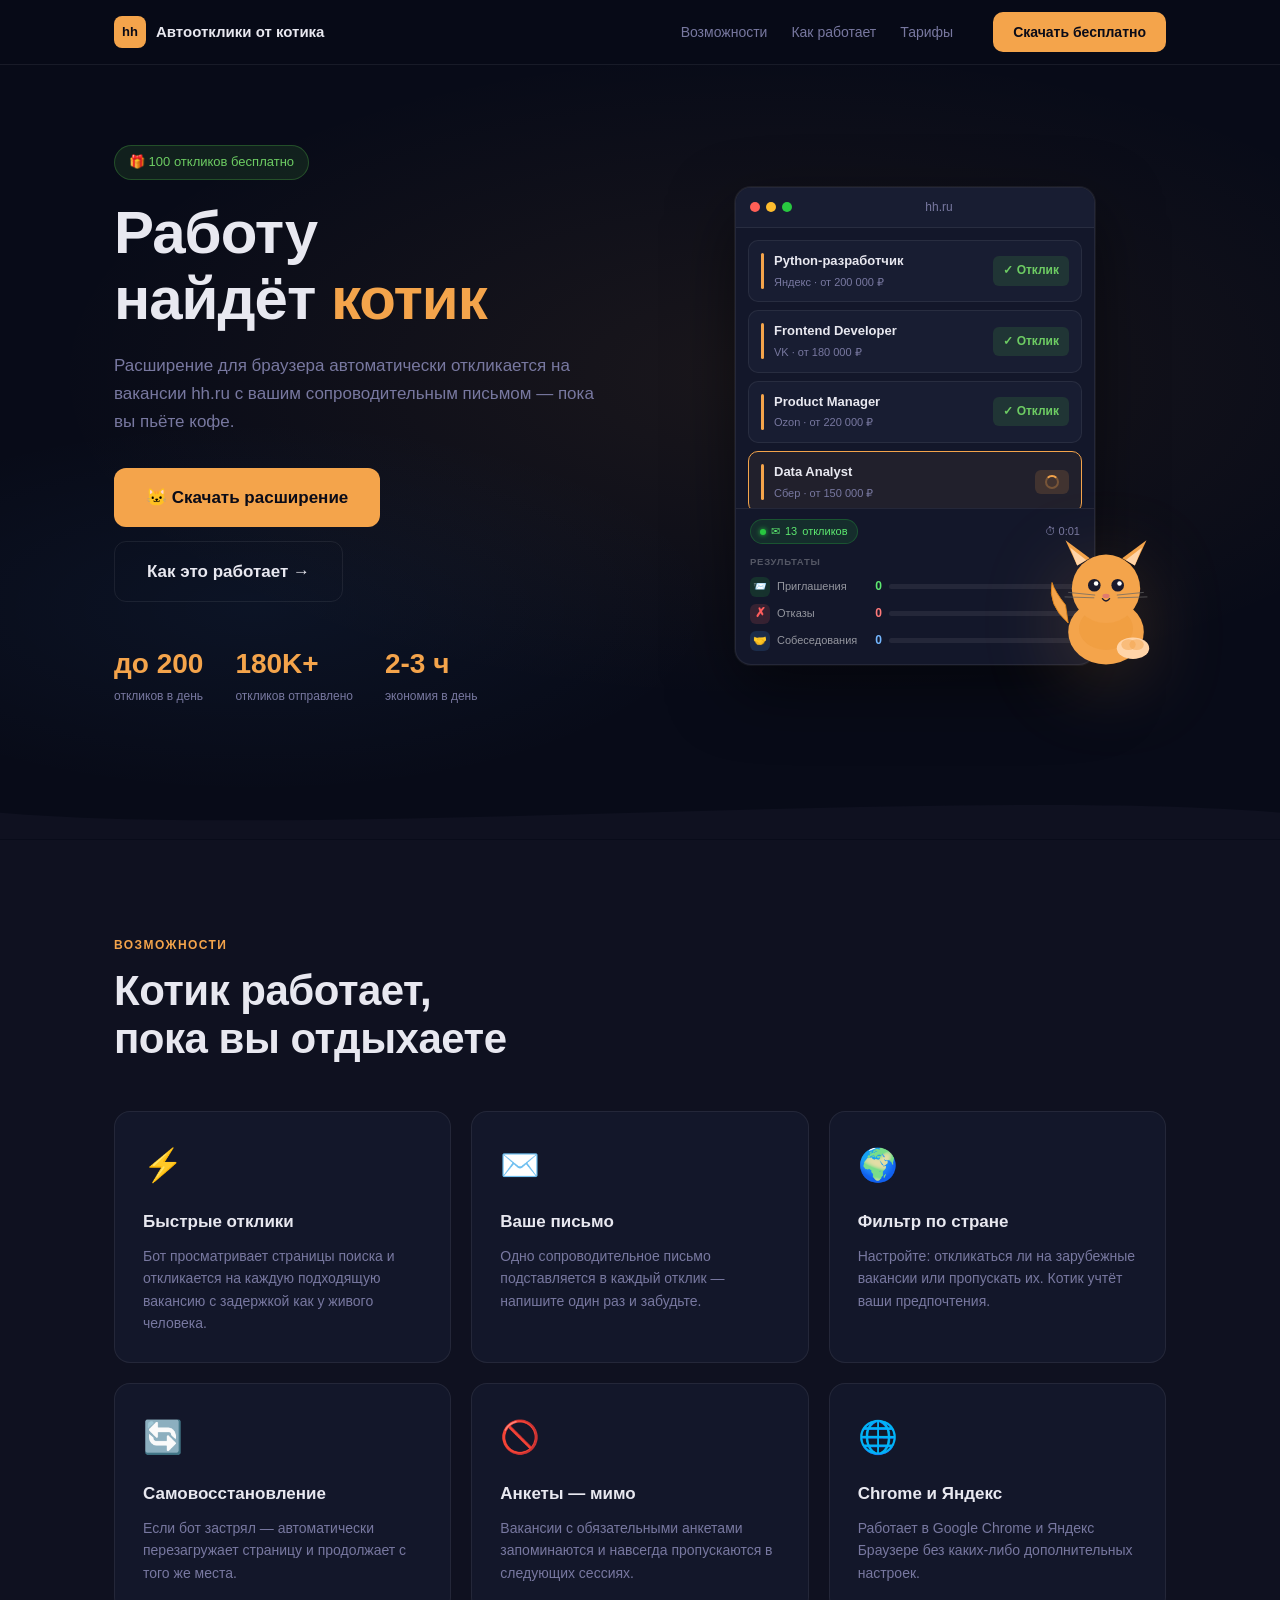
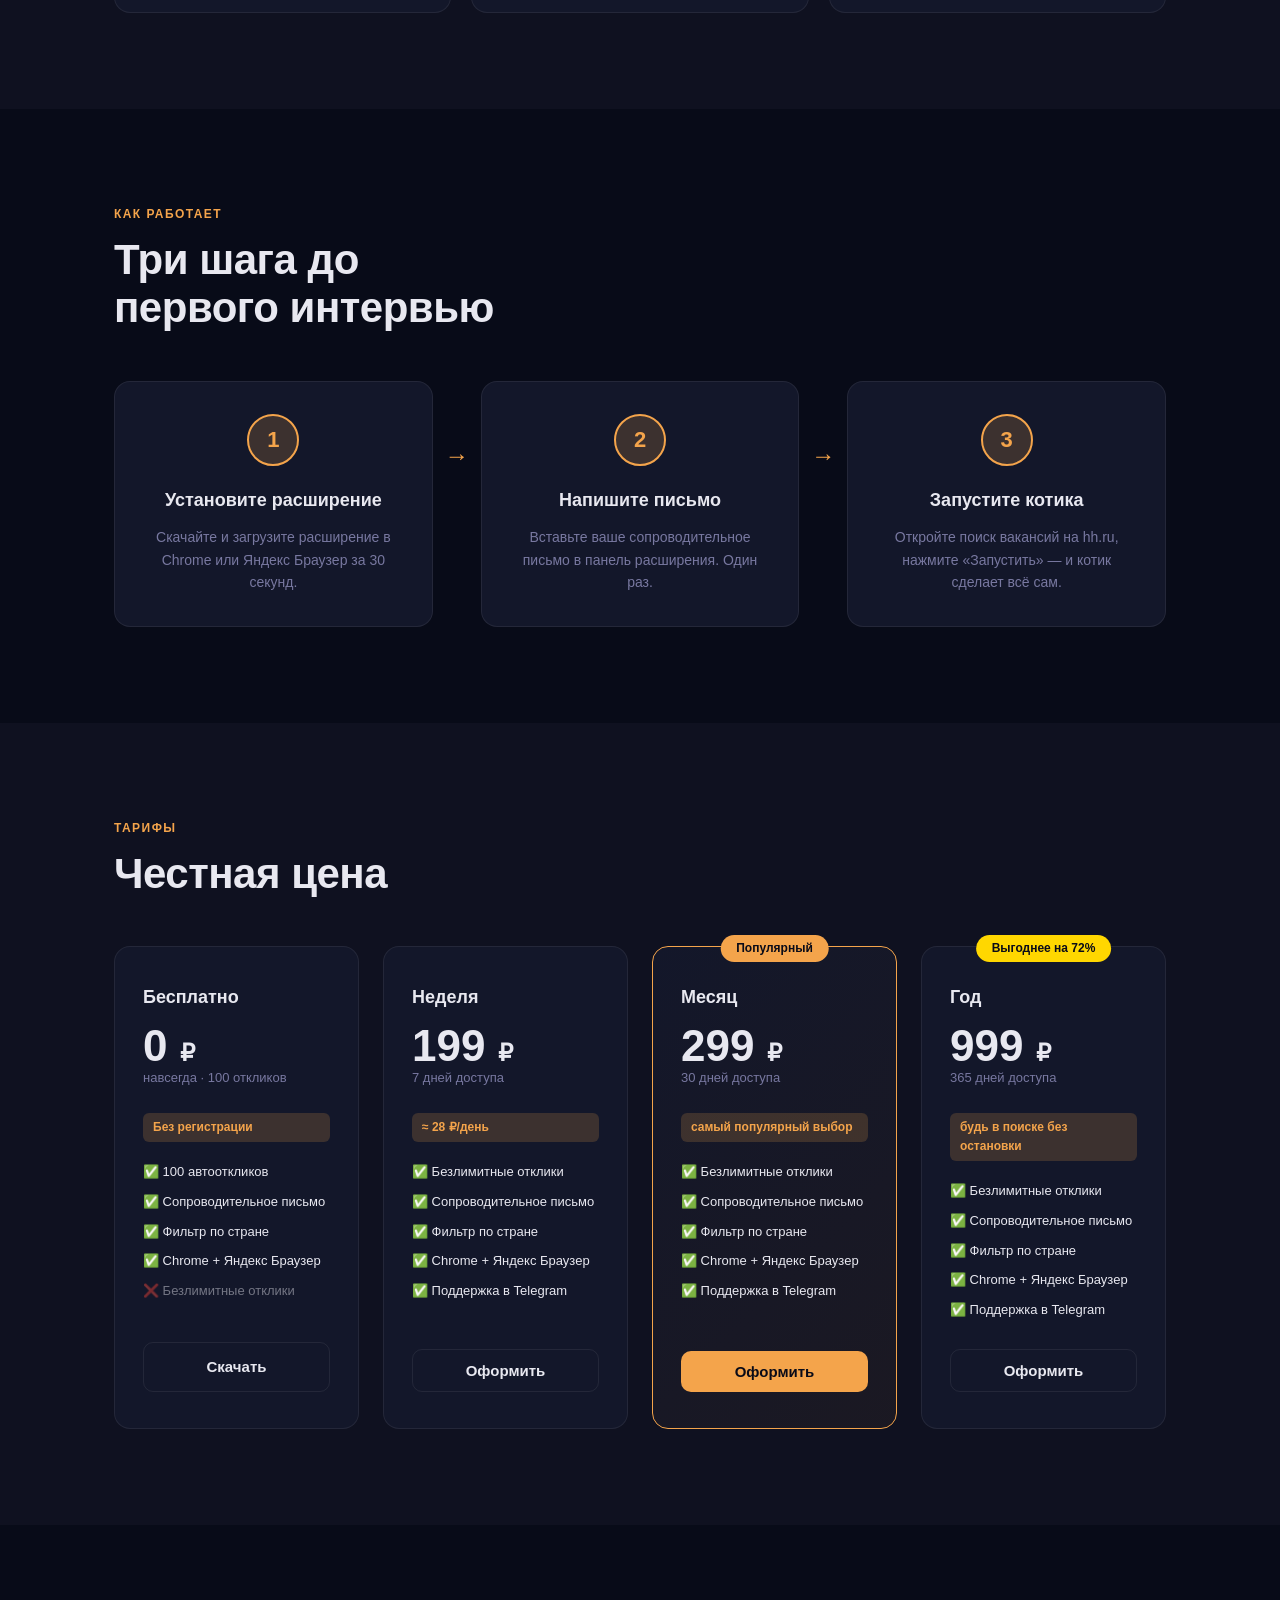
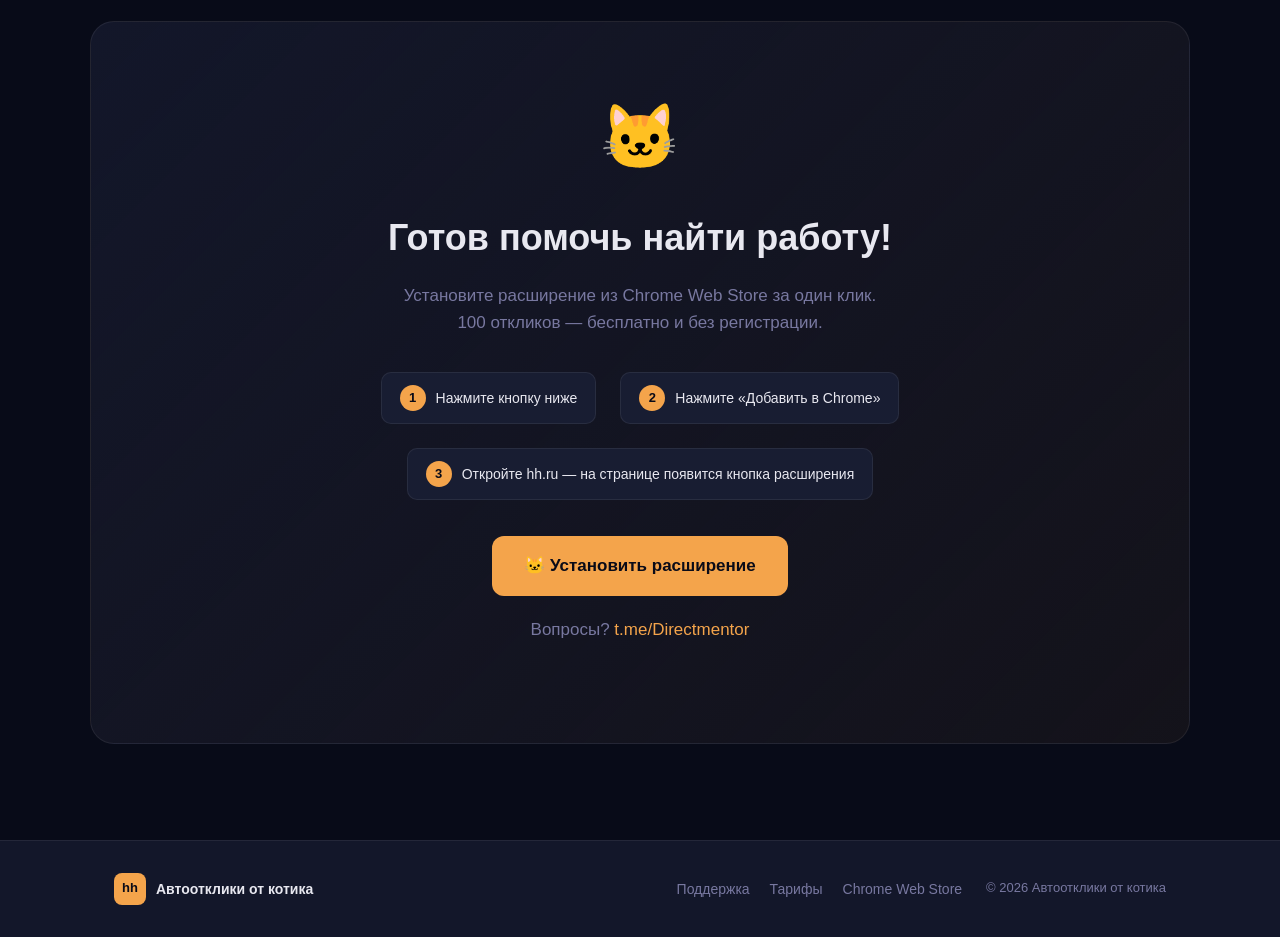
==== commit 8cfb1e0e: "Move payment form to website modal, remove Apps Script form page" ====
--- a/index.html
+++ b/index.html
@@ -274,7 +274,7 @@
             <li>✅ Chrome + Яндекс Браузер</li>
             <li>✅ Поддержка в Telegram</li>
           </ul>
-          <a href="https://script.google.com/macros/s/AKfycbxqPAbmEhV2W6-rTIWO9KNg9q3mPUHnHD2diAJxfUx0ylhMfmhSOe80T8z7zGGEjfSr/exec?action=pay&plan=week" target="_blank" rel="noopener" class="btn btn-ghost plan-btn">Оформить</a>
+          <button class="btn btn-ghost plan-btn pay-open-btn" data-plan="week" data-label="Неделя — 199 ₽">Оформить</button>
         </div>
         <div class="pricing-card featured fade-in">
           <div class="plan-badge">Популярный</div>
@@ -289,7 +289,7 @@
             <li>✅ Chrome + Яндекс Браузер</li>
             <li>✅ Поддержка в Telegram</li>
           </ul>
-          <a href="https://script.google.com/macros/s/AKfycbxqPAbmEhV2W6-rTIWO9KNg9q3mPUHnHD2diAJxfUx0ylhMfmhSOe80T8z7zGGEjfSr/exec?action=pay&plan=month" target="_blank" rel="noopener" class="btn btn-primary plan-btn">Оформить</a>
+          <button class="btn btn-primary plan-btn pay-open-btn" data-plan="month" data-label="Месяц — 299 ₽">Оформить</button>
         </div>
         <div class="pricing-card fade-in">
           <div class="plan-badge plan-badge-gold">Выгоднее на 72%</div>
@@ -304,7 +304,7 @@
             <li>✅ Chrome + Яндекс Браузер</li>
             <li>✅ Поддержка в Telegram</li>
           </ul>
-          <a href="https://script.google.com/macros/s/AKfycbxqPAbmEhV2W6-rTIWO9KNg9q3mPUHnHD2diAJxfUx0ylhMfmhSOe80T8z7zGGEjfSr/exec?action=pay&plan=year" target="_blank" rel="noopener" class="btn btn-primary plan-btn">Оформить</a>
+          <button class="btn btn-ghost plan-btn pay-open-btn" data-plan="year" data-label="Год — 999 ₽">Оформить</button>
         </div>
       </div>
     </div>
@@ -353,6 +353,21 @@
     </div>
   </footer>
 
+  <!-- Модальное окно оплаты -->
+  <div class="pay-overlay" id="payOverlay">
+    <div class="pay-modal">
+      <button class="pay-close" id="payClose">✕</button>
+      <div class="pay-logo">🐱</div>
+      <h2 class="pay-title">Автоотклики от котика</h2>
+      <div class="pay-plan" id="payPlanLabel"></div>
+      <label class="pay-label">Номер телефона от аккаунта hh.ru</label>
+      <input type="tel" class="pay-input" id="payPhone" placeholder="+7 (___) ___-__-__" maxlength="18" autocomplete="tel">
+      <div class="pay-error" id="payError">Введите полный номер телефона</div>
+      <button class="pay-submit" id="paySubmit">Перейти к оплате →</button>
+      <p class="pay-hint">Тот номер, которым вы регистрировались на hh.ru</p>
+    </div>
+  </div>
+
   <script src="script.js"></script>
 </body>
 </html>
--- a/style.css
+++ b/style.css
@@ -191,6 +191,50 @@
   100% { opacity: 0;    transform: translateY(-12px); }
 }
 
+/* Payment Modal */
+.pay-overlay {
+  display: none; position: fixed; inset: 0; z-index: 1000;
+  background: rgba(0,0,0,0.7); backdrop-filter: blur(4px);
+  align-items: center; justify-content: center; padding: 20px;
+}
+.pay-overlay.open { display: flex; }
+.pay-modal {
+  background: #1a1a26; border: 1px solid rgba(255,255,255,0.1);
+  border-radius: 20px; padding: 32px 28px; width: 100%; max-width: 380px;
+  position: relative; animation: modal-in 0.25s ease;
+}
+@keyframes modal-in { from { opacity:0; transform:translateY(16px) scale(0.97); } to { opacity:1; transform:none; } }
+.pay-close {
+  position: absolute; top: 16px; right: 16px;
+  background: rgba(255,255,255,0.06); border: none; color: rgba(255,255,255,0.5);
+  width: 28px; height: 28px; border-radius: 50%; cursor: pointer; font-size: 13px;
+  display: flex; align-items: center; justify-content: center;
+}
+.pay-close:hover { background: rgba(255,255,255,0.12); color: #fff; }
+.pay-logo { font-size: 30px; margin-bottom: 8px; }
+.pay-title { font-size: 18px; font-weight: 700; margin-bottom: 16px; }
+.pay-plan {
+  background: rgba(244,164,75,0.12); border: 1px solid rgba(244,164,75,0.3);
+  border-radius: 10px; padding: 10px 14px; color: var(--orange);
+  font-weight: 600; font-size: 14px; margin-bottom: 20px;
+}
+.pay-label { font-size: 12px; color: rgba(255,255,255,0.45); display: block; margin-bottom: 8px; }
+.pay-input {
+  width: 100%; background: rgba(255,255,255,0.05); border: 1px solid rgba(255,255,255,0.12);
+  border-radius: 10px; padding: 13px 14px; color: #fff; font-size: 16px;
+  outline: none; letter-spacing: 0.03em;
+}
+.pay-input:focus { border-color: var(--orange); }
+.pay-error { color: #ff7a7a; font-size: 12px; margin-top: 6px; display: none; }
+.pay-error.show { display: block; }
+.pay-submit {
+  width: 100%; margin-top: 14px; background: var(--orange); color: #fff;
+  border: none; border-radius: 12px; padding: 14px; font-size: 16px;
+  font-weight: 700; cursor: pointer; transition: background 0.2s;
+}
+.pay-submit:hover { background: var(--orange-dark); }
+.pay-hint { font-size: 11px; color: rgba(255,255,255,0.28); margin-top: 12px; text-align: center; }
+
 /* Cat SVG */
 .hero-cat {
   position: absolute; bottom: -20px; right: -30px; width: 180px; pointer-events: none;
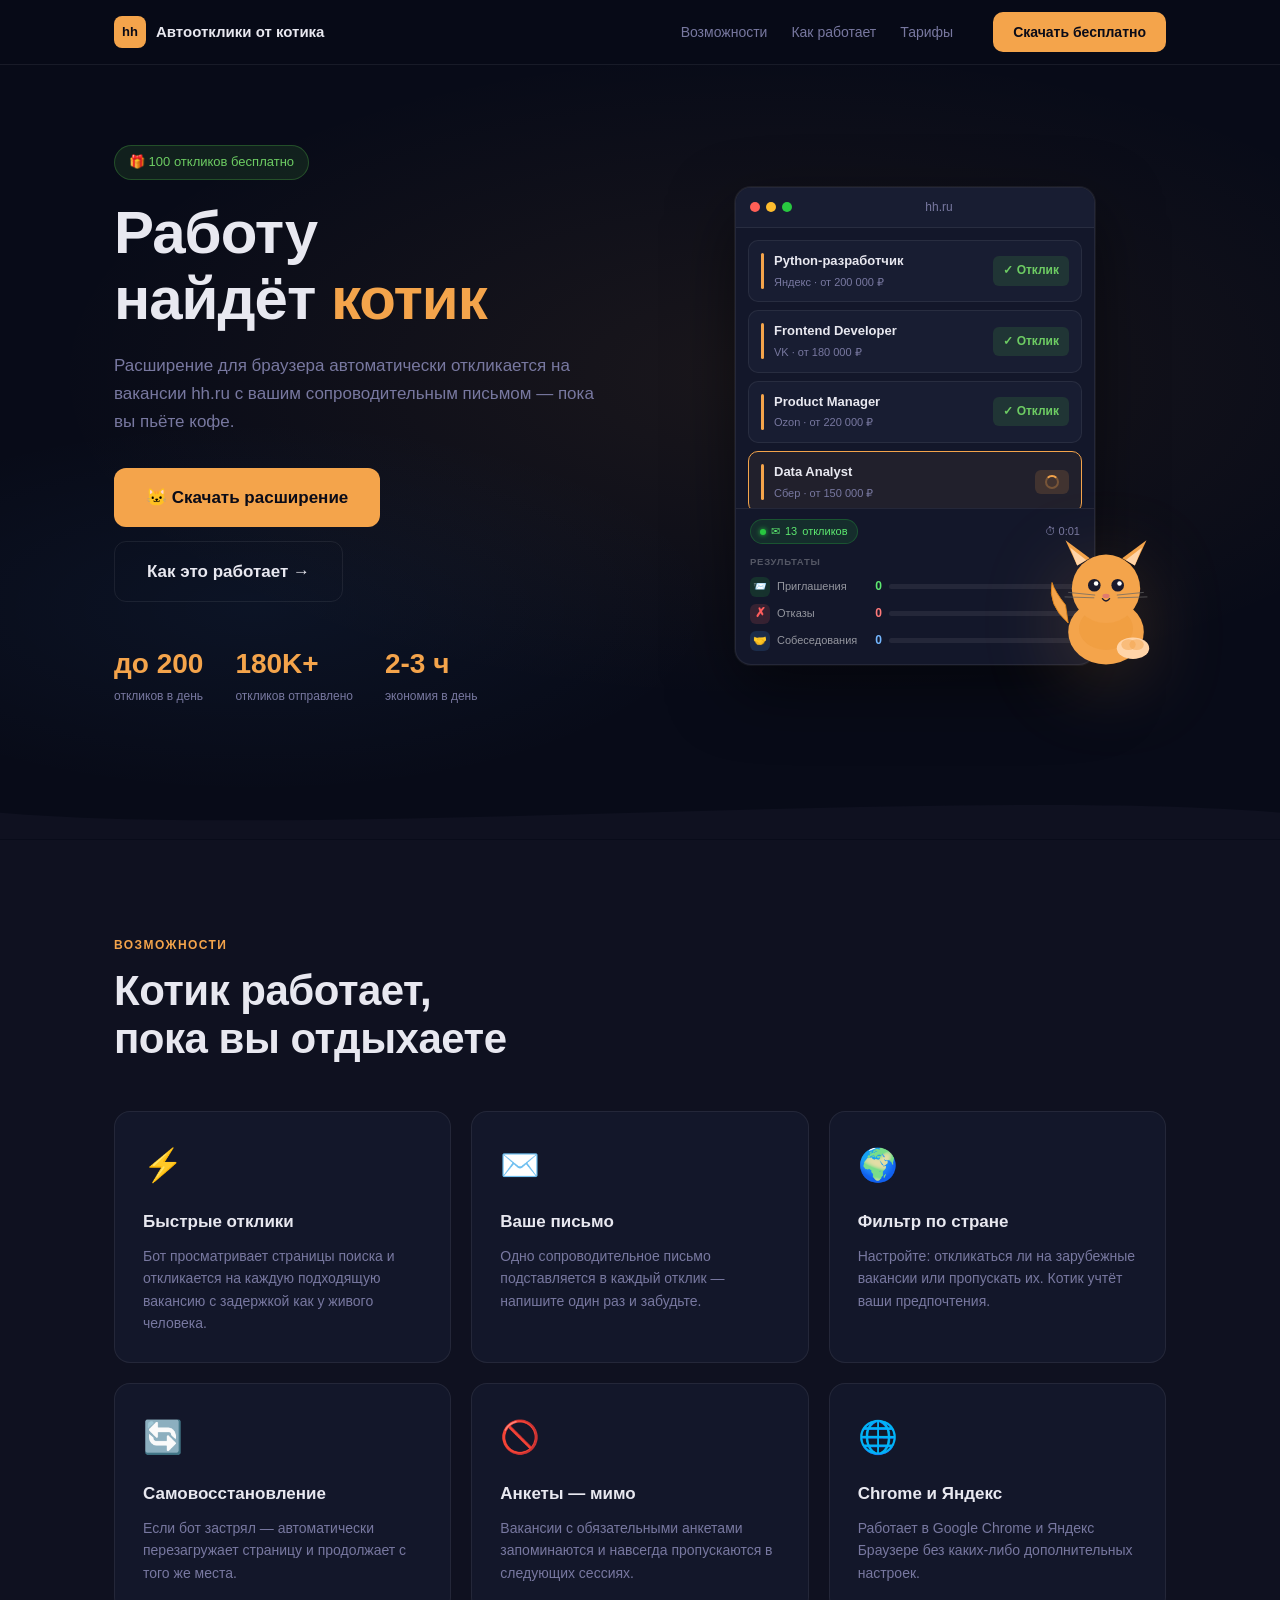
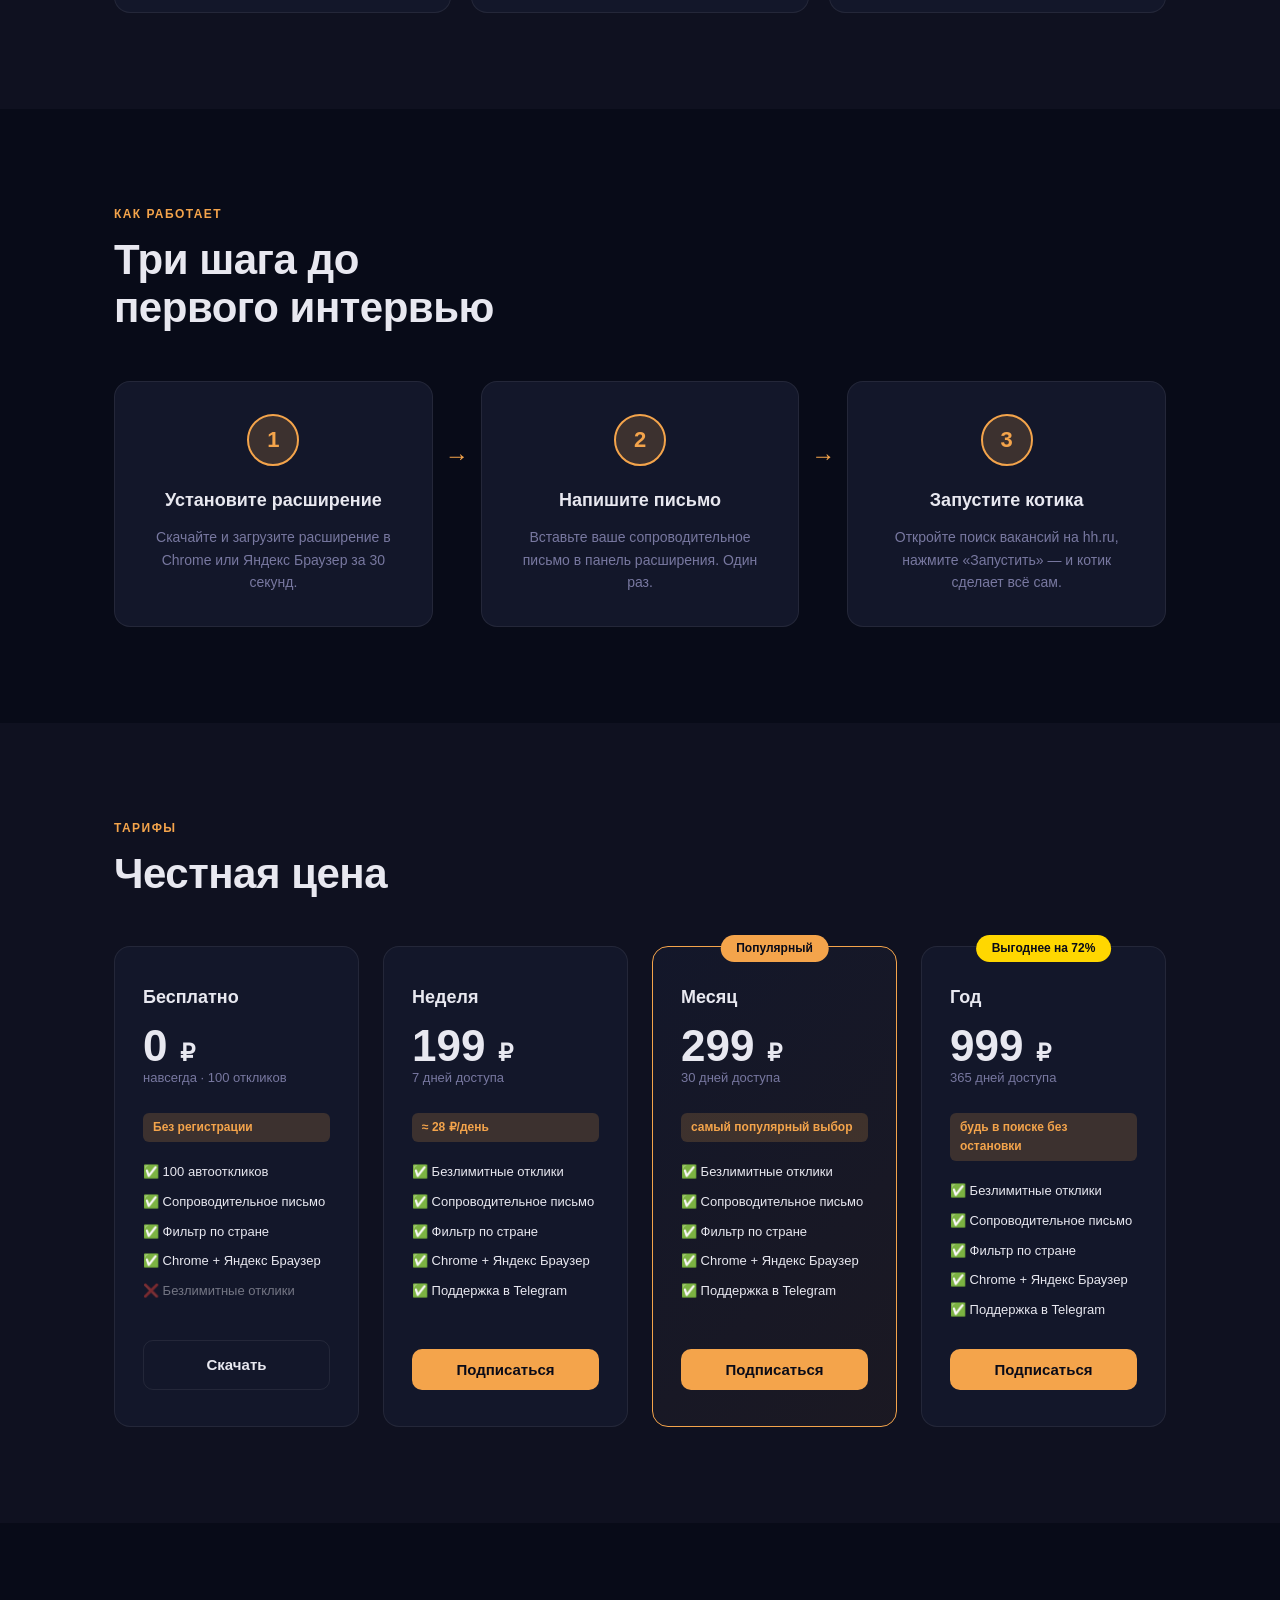
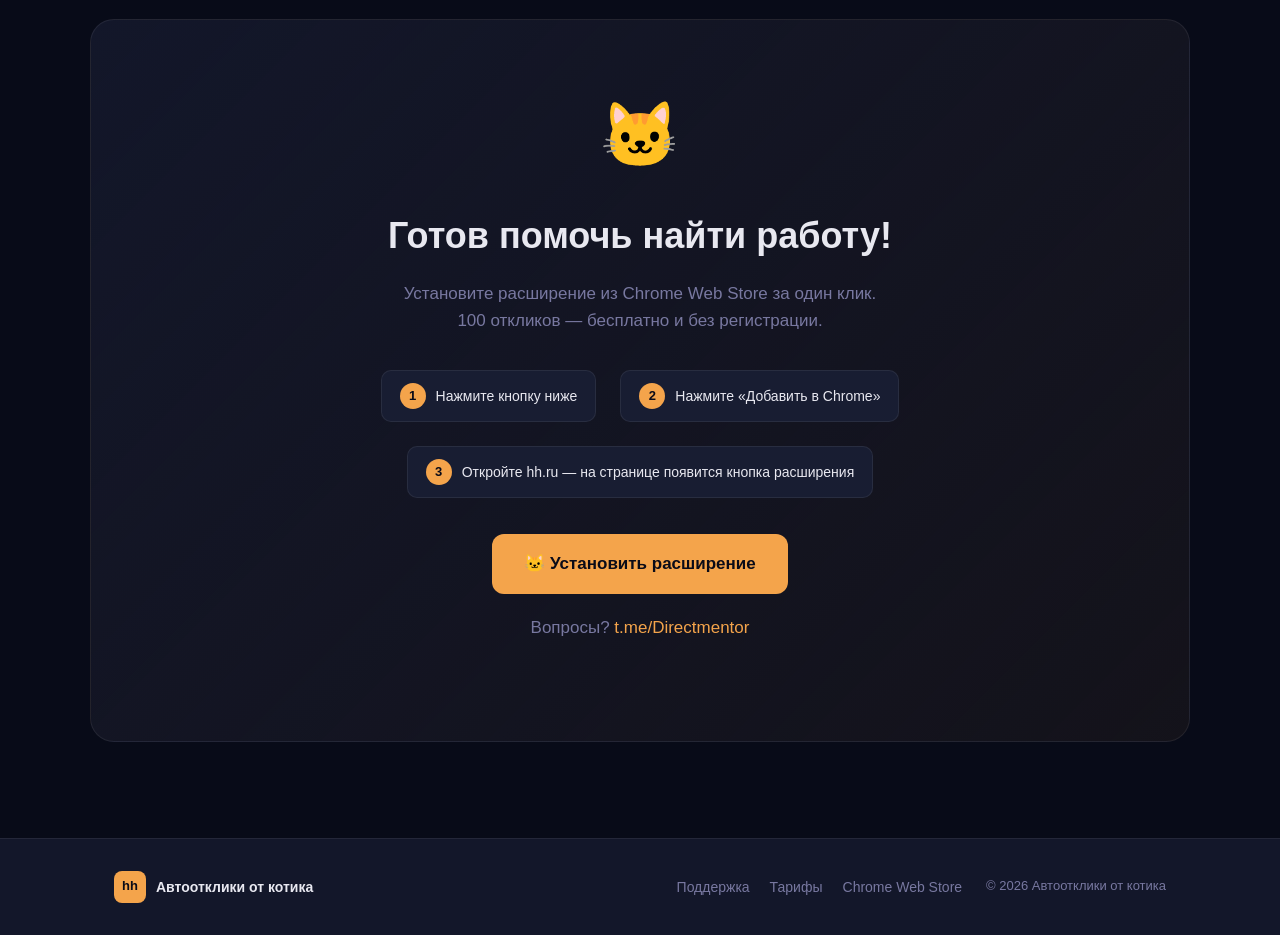
==== commit 67db5aaf: "Fix modal click handler, all buttons orange, rename to Подписаться" ====
--- a/index.html
+++ b/index.html
@@ -274,7 +274,7 @@
             <li>✅ Chrome + Яндекс Браузер</li>
             <li>✅ Поддержка в Telegram</li>
           </ul>
-          <button class="btn btn-ghost plan-btn pay-open-btn" data-plan="week" data-label="Неделя — 199 ₽">Оформить</button>
+          <button class="btn btn-primary plan-btn pay-open-btn" data-plan="week" data-label="Неделя — 199 ₽">Подписаться</button>
         </div>
         <div class="pricing-card featured fade-in">
           <div class="plan-badge">Популярный</div>
@@ -289,7 +289,7 @@
             <li>✅ Chrome + Яндекс Браузер</li>
             <li>✅ Поддержка в Telegram</li>
           </ul>
-          <button class="btn btn-primary plan-btn pay-open-btn" data-plan="month" data-label="Месяц — 299 ₽">Оформить</button>
+          <button class="btn btn-primary plan-btn pay-open-btn" data-plan="month" data-label="Месяц — 299 ₽">Подписаться</button>
         </div>
         <div class="pricing-card fade-in">
           <div class="plan-badge plan-badge-gold">Выгоднее на 72%</div>
@@ -304,7 +304,7 @@
             <li>✅ Chrome + Яндекс Браузер</li>
             <li>✅ Поддержка в Telegram</li>
           </ul>
-          <button class="btn btn-ghost plan-btn pay-open-btn" data-plan="year" data-label="Год — 999 ₽">Оформить</button>
+          <button class="btn btn-primary plan-btn pay-open-btn" data-plan="year" data-label="Год — 999 ₽">Подписаться</button>
         </div>
       </div>
     </div>
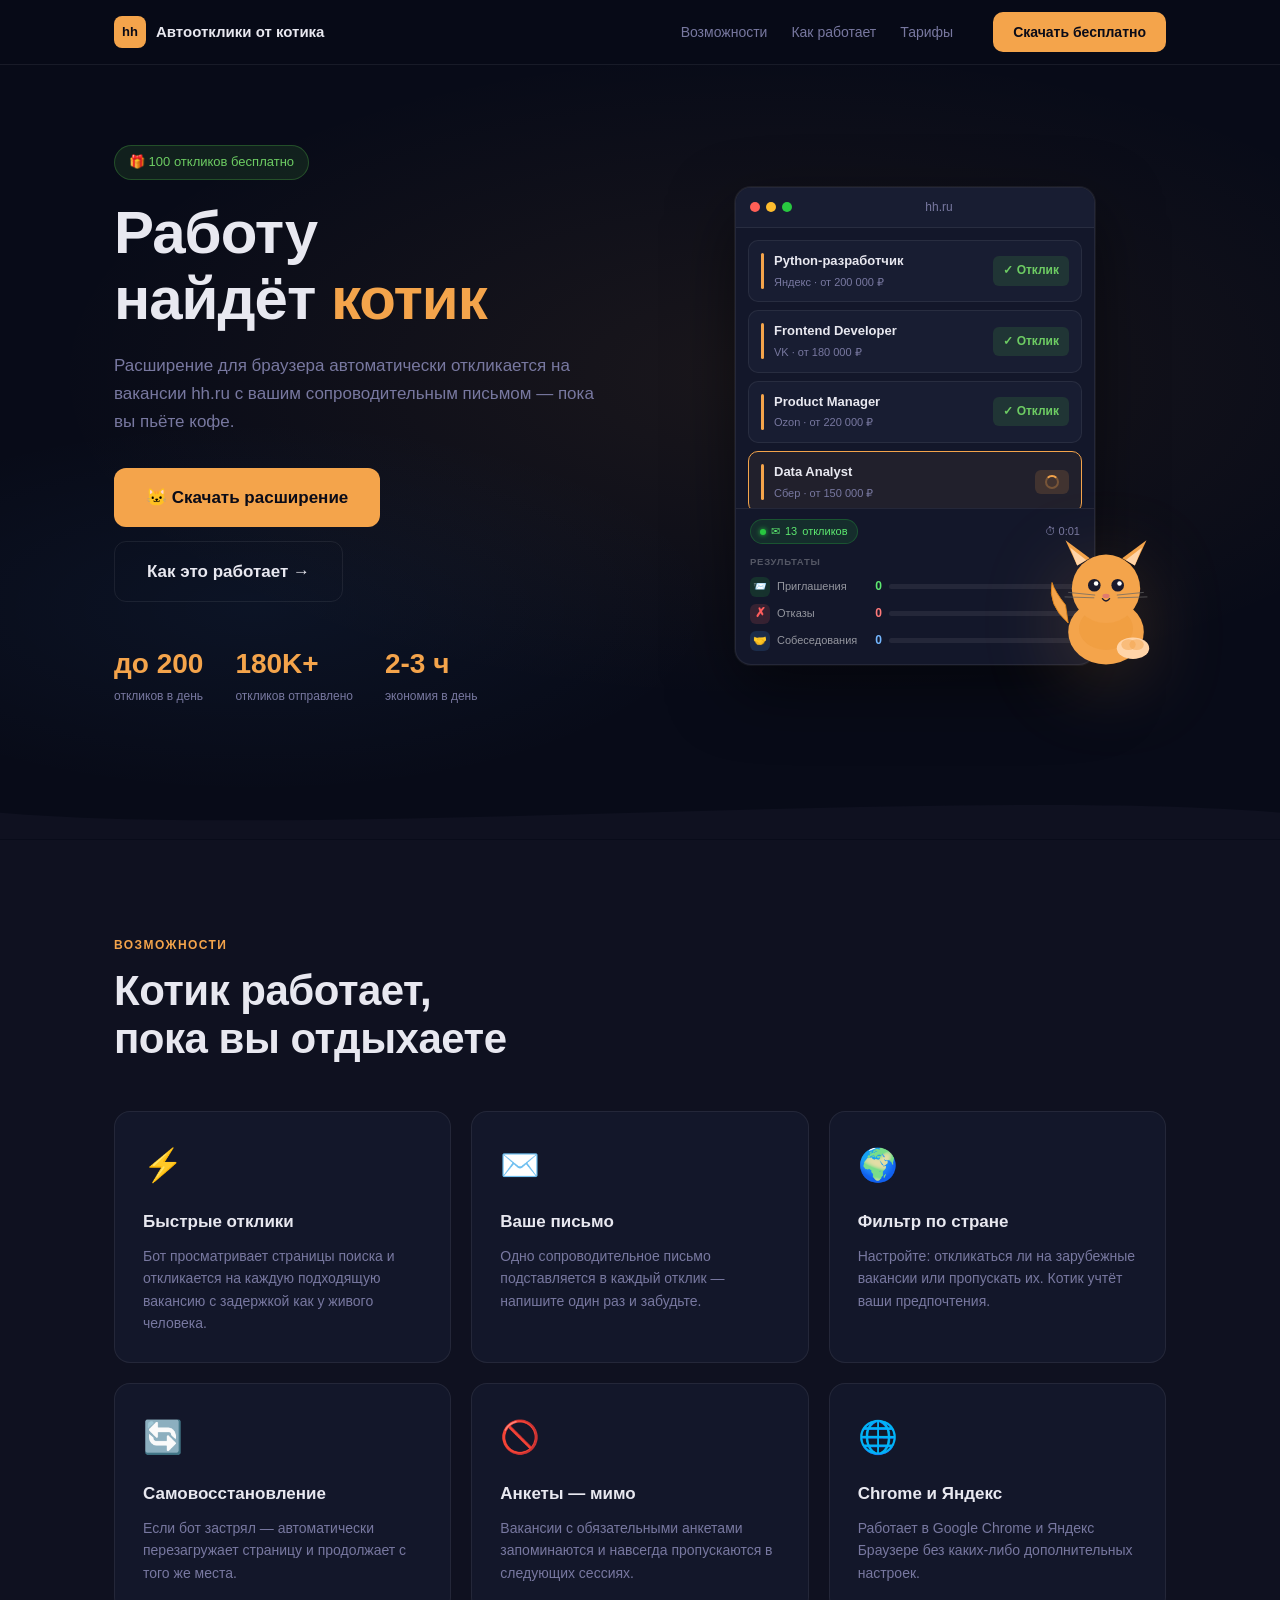
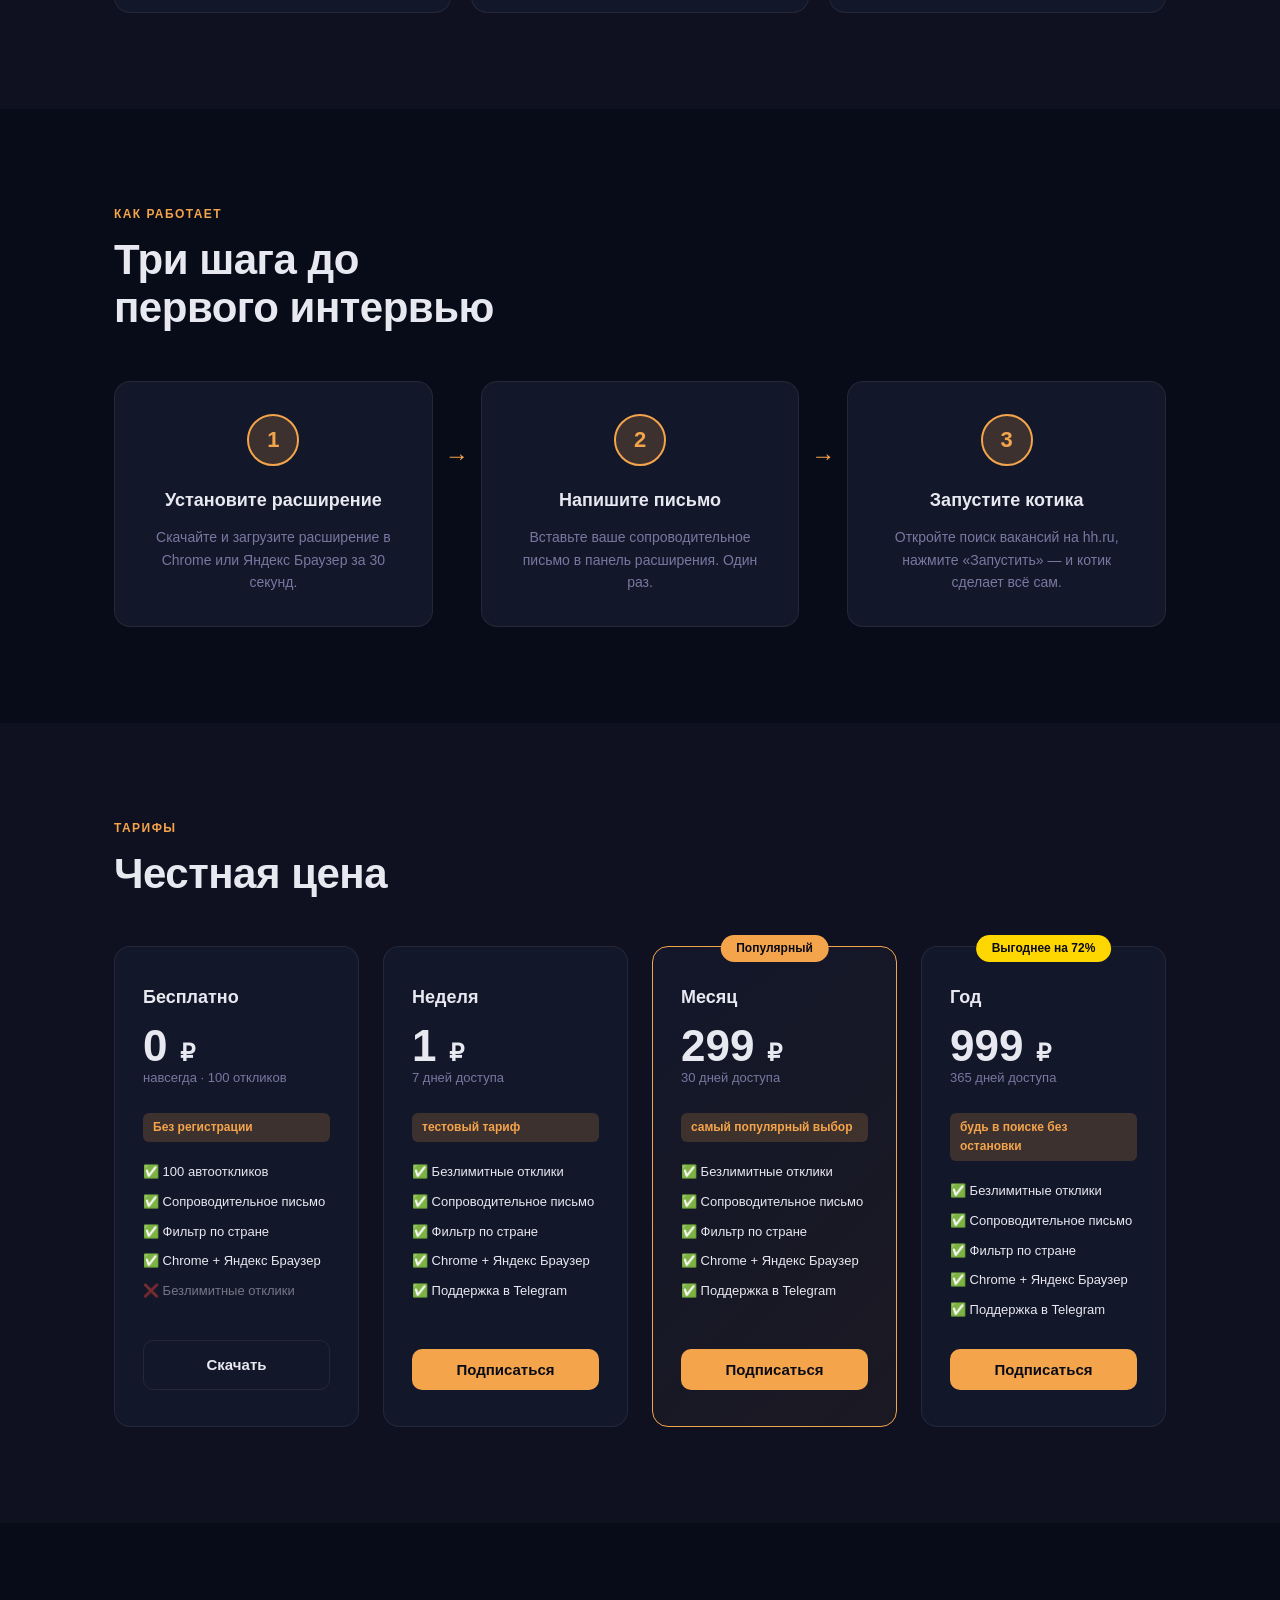
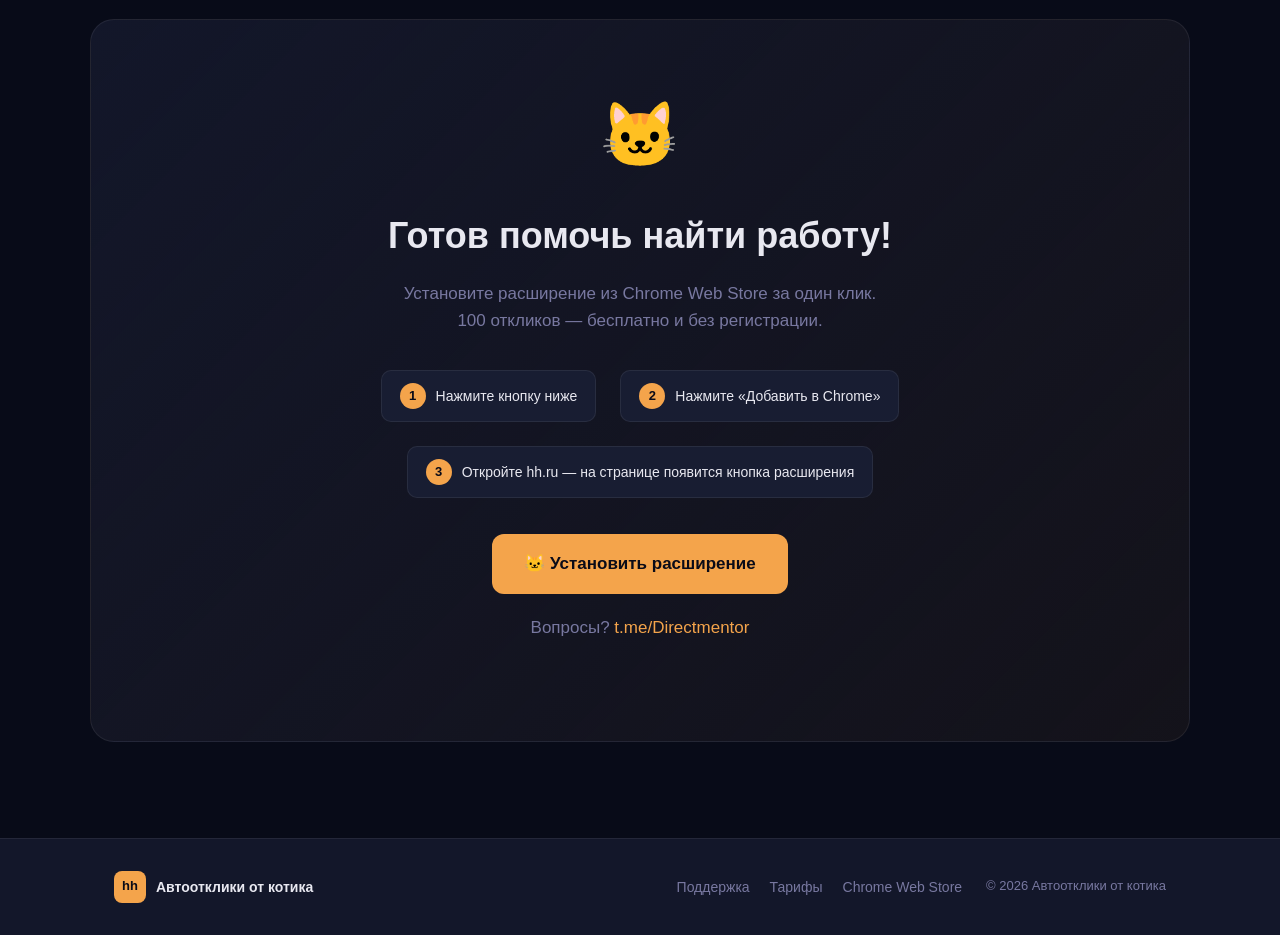
==== commit ee836133: "fix phone mask trailing dash bug; week plan 1 rub test price" ====
--- a/index.html
+++ b/index.html
@@ -264,9 +264,9 @@
         </div>
         <div class="pricing-card fade-in">
           <div class="plan-name">Неделя</div>
-          <div class="plan-price">199 <span>₽</span></div>
+          <div class="plan-price">1 <span>₽</span></div>
           <div class="plan-period">7 дней доступа</div>
-          <div class="plan-dayrate">≈ 28 ₽/день</div>
+          <div class="plan-dayrate">тестовый тариф</div>
           <ul class="plan-features">
             <li>✅ Безлимитные отклики</li>
             <li>✅ Сопроводительное письмо</li>
@@ -274,7 +274,7 @@
             <li>✅ Chrome + Яндекс Браузер</li>
             <li>✅ Поддержка в Telegram</li>
           </ul>
-          <button class="btn btn-primary plan-btn pay-open-btn" data-plan="week" data-label="Неделя — 199 ₽">Подписаться</button>
+          <button class="btn btn-primary plan-btn pay-open-btn" data-plan="week" data-label="Неделя — 1 ₽">Подписаться</button>
         </div>
         <div class="pricing-card featured fade-in">
           <div class="plan-badge">Популярный</div>
@@ -360,11 +360,13 @@
       <div class="pay-logo">🐱</div>
       <h2 class="pay-title">Автоотклики от котика</h2>
       <div class="pay-plan" id="payPlanLabel"></div>
-      <label class="pay-label">Номер телефона от аккаунта hh.ru</label>
-      <input type="tel" class="pay-input" id="payPhone" placeholder="+7 (___) ___-__-__" maxlength="18" autocomplete="tel">
+      <div id="payPhoneRow">
+        <label class="pay-label">Номер телефона от аккаунта hh.ru</label>
+        <input type="tel" class="pay-input" id="payPhone" placeholder="+7 (___) ___-__-__" maxlength="18" autocomplete="tel">
+        <p class="pay-hint">Тот номер, которым вы регистрировались на hh.ru</p>
+      </div>
       <div class="pay-error" id="payError">Введите полный номер телефона</div>
       <button class="pay-submit" id="paySubmit">Перейти к оплате →</button>
-      <p class="pay-hint">Тот номер, которым вы регистрировались на hh.ru</p>
     </div>
   </div>
 
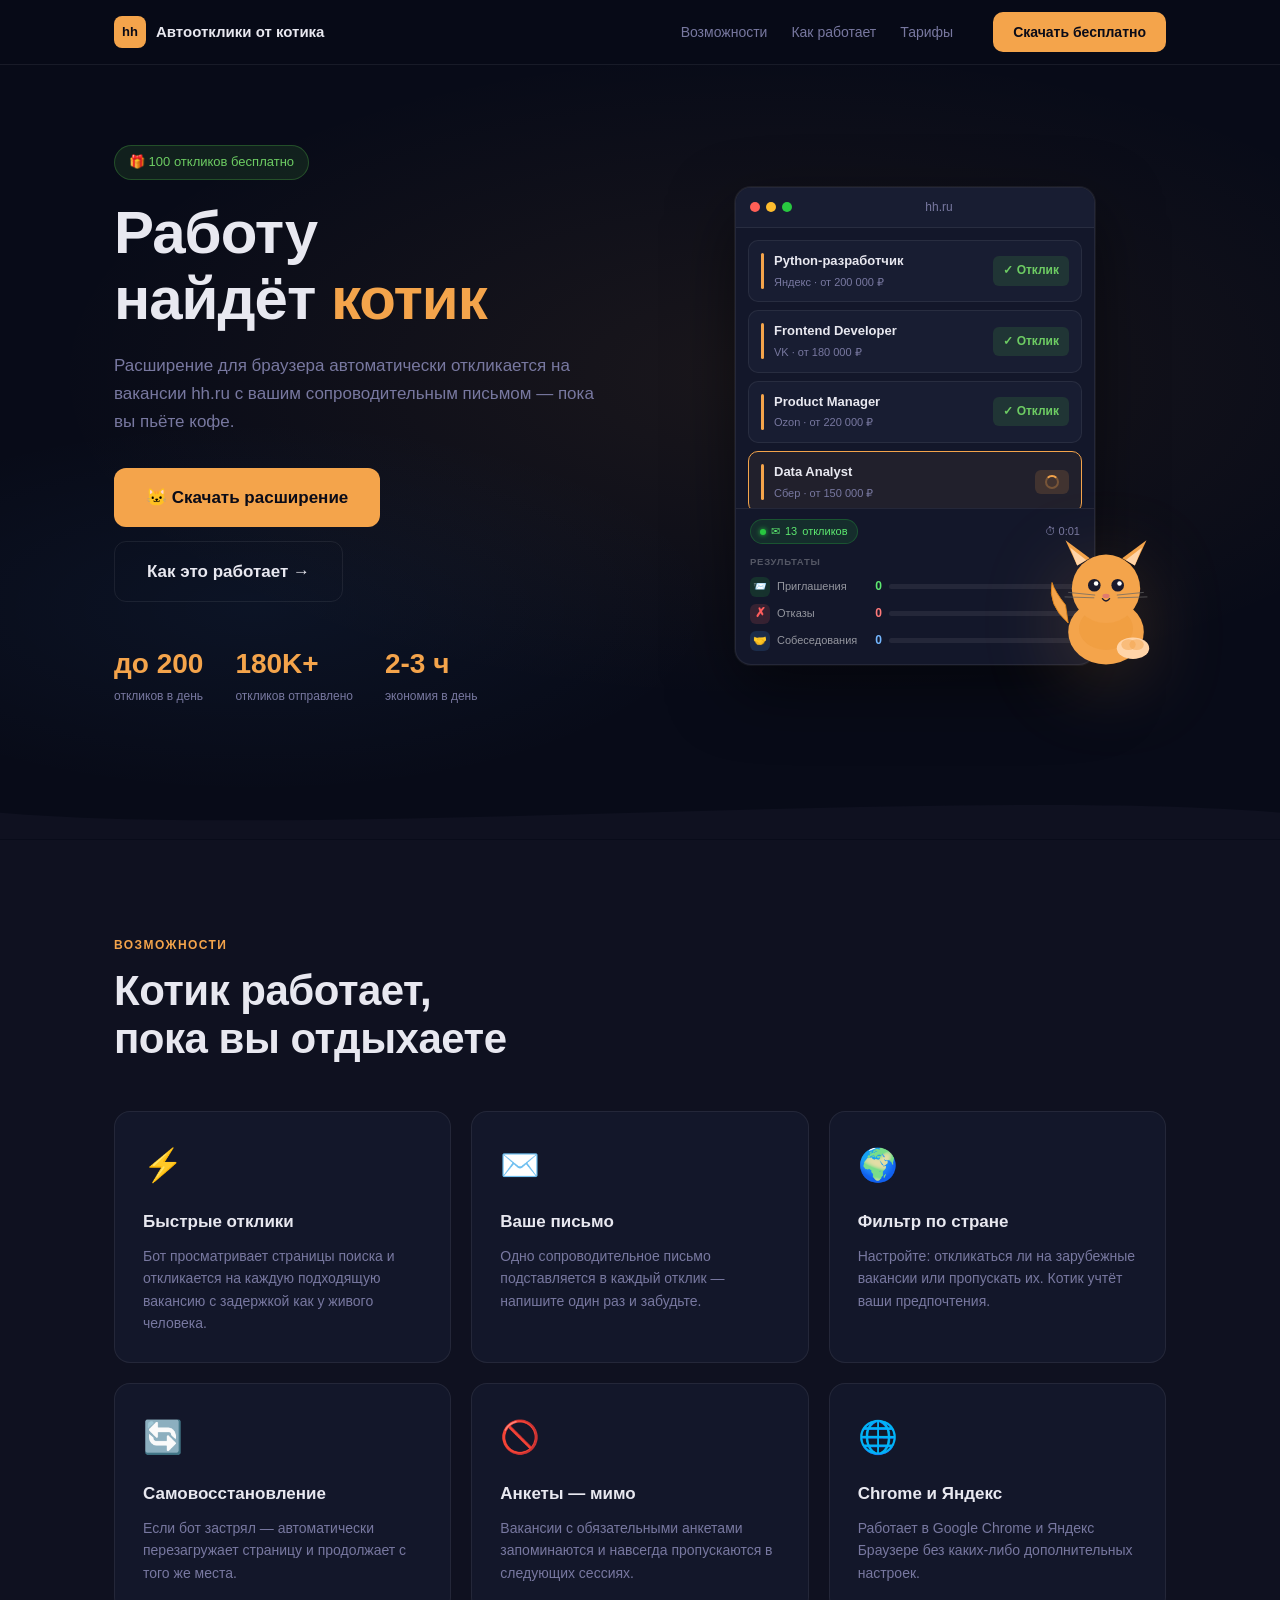
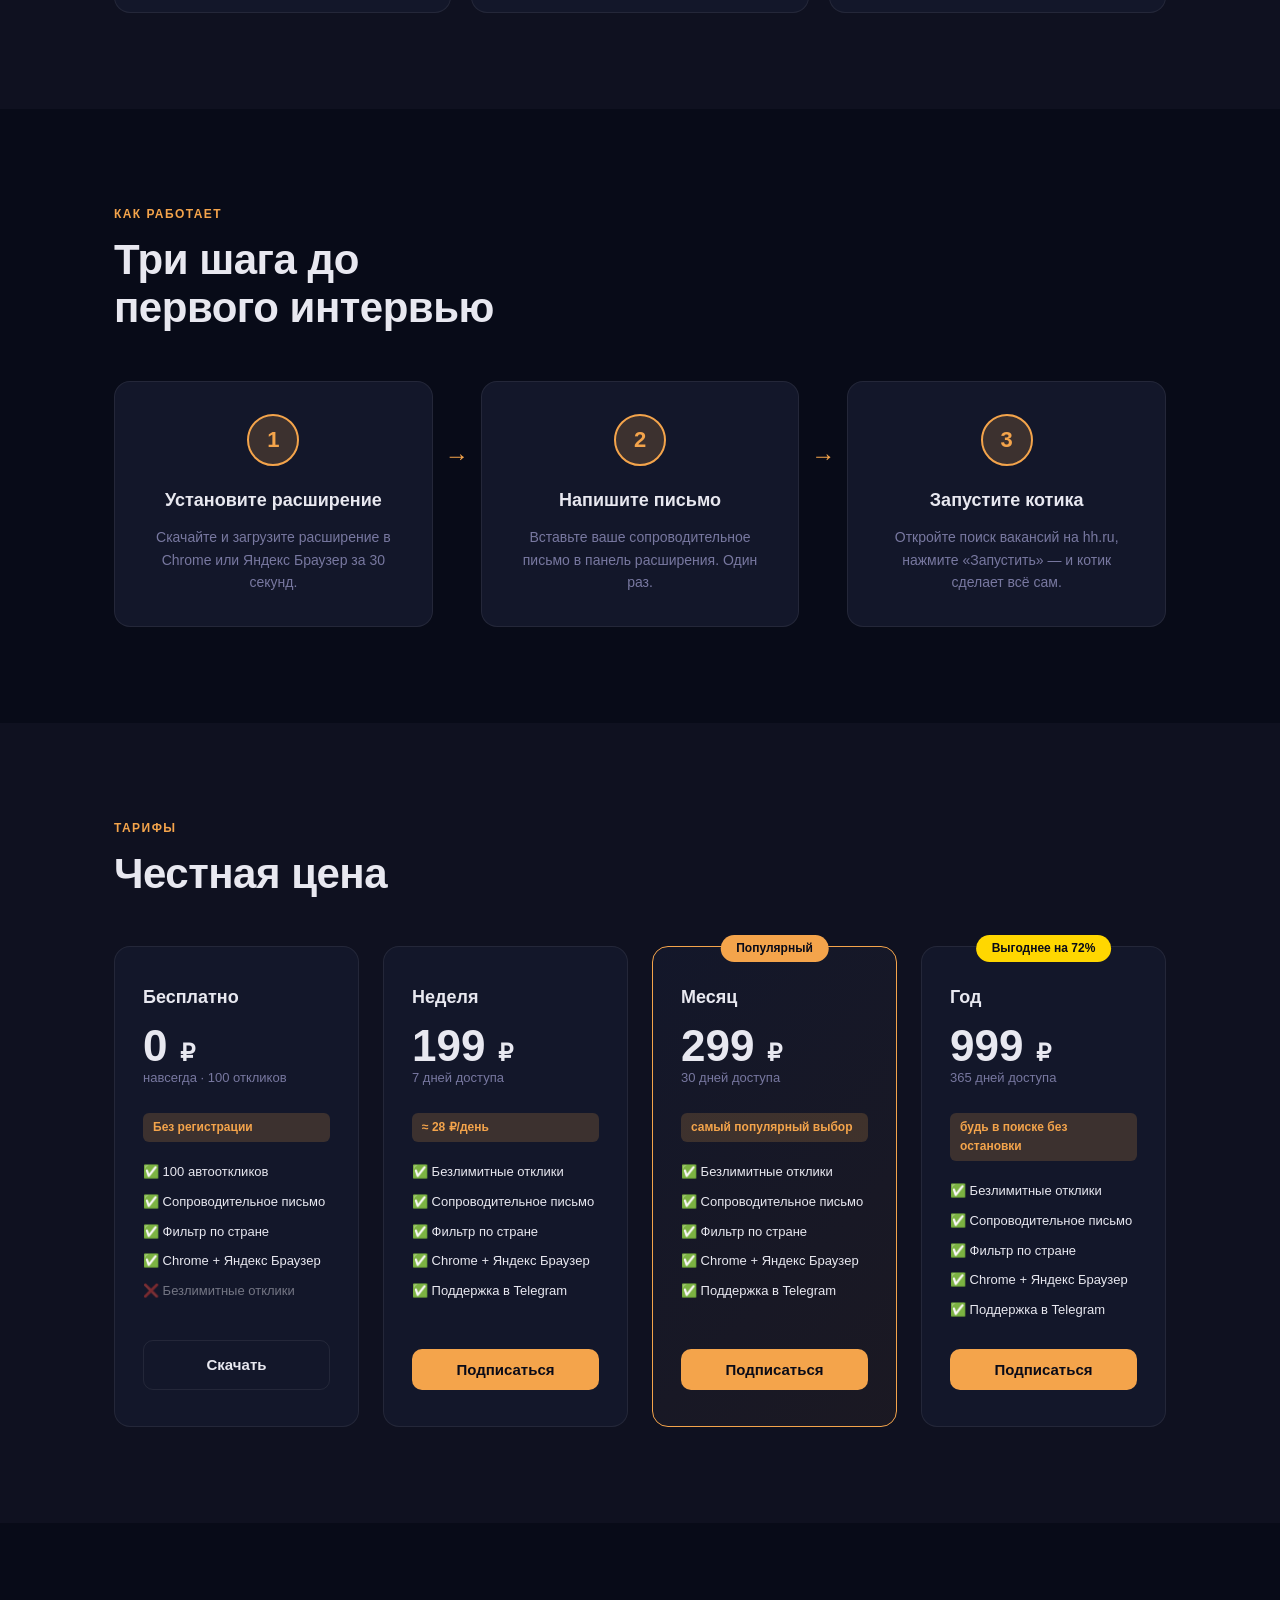
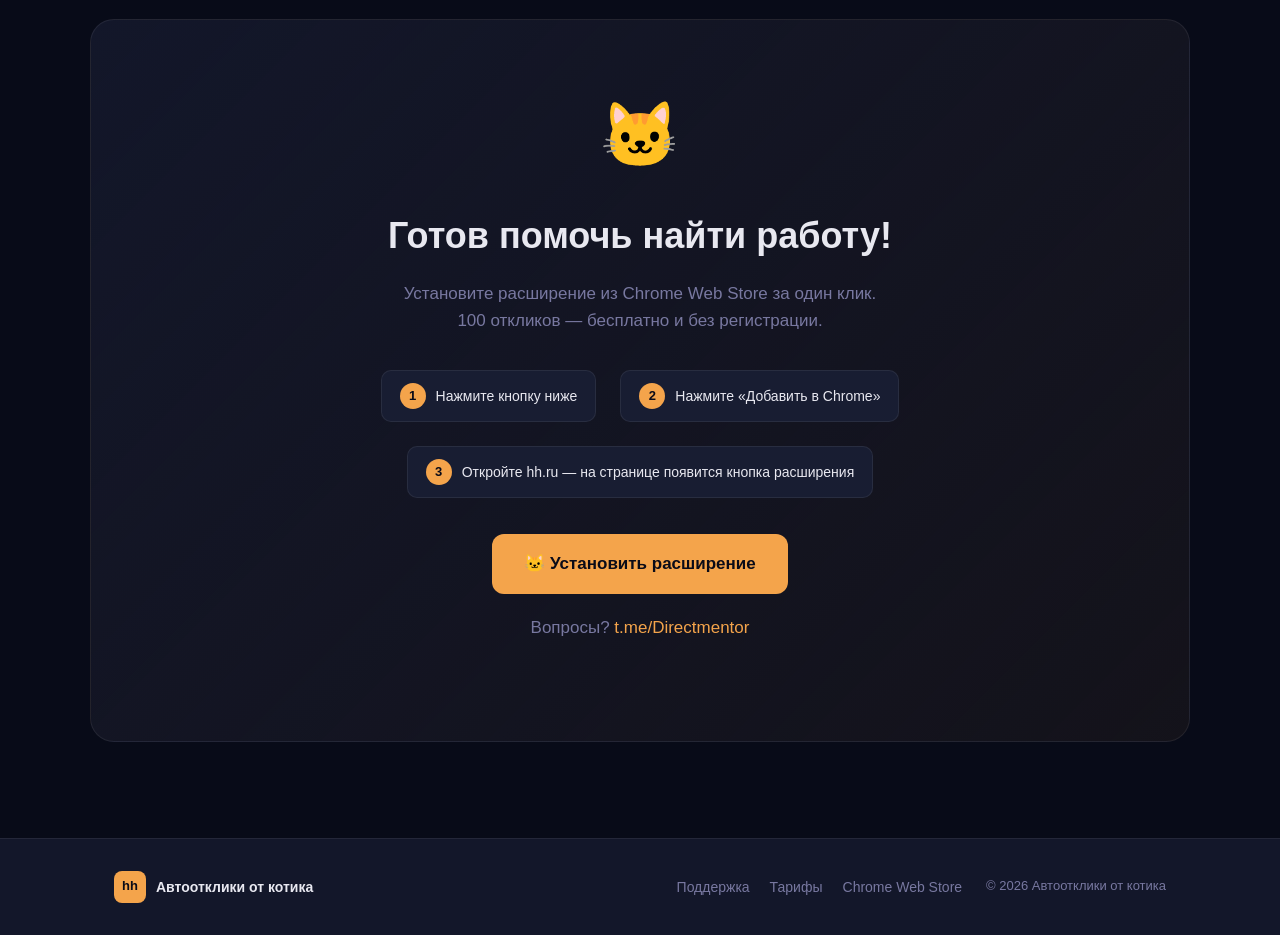
==== commit f15f70f5: "revert week price to 199 rub" ====
--- a/index.html
+++ b/index.html
@@ -264,9 +264,9 @@
         </div>
         <div class="pricing-card fade-in">
           <div class="plan-name">Неделя</div>
-          <div class="plan-price">1 <span>₽</span></div>
+          <div class="plan-price">199 <span>₽</span></div>
           <div class="plan-period">7 дней доступа</div>
-          <div class="plan-dayrate">тестовый тариф</div>
+          <div class="plan-dayrate">≈ 28 ₽/день</div>
           <ul class="plan-features">
             <li>✅ Безлимитные отклики</li>
             <li>✅ Сопроводительное письмо</li>
@@ -274,7 +274,7 @@
             <li>✅ Chrome + Яндекс Браузер</li>
             <li>✅ Поддержка в Telegram</li>
           </ul>
-          <button class="btn btn-primary plan-btn pay-open-btn" data-plan="week" data-label="Неделя — 1 ₽">Подписаться</button>
+          <button class="btn btn-primary plan-btn pay-open-btn" data-plan="week" data-label="Неделя — 199 ₽">Подписаться</button>
         </div>
         <div class="pricing-card featured fade-in">
           <div class="plan-badge">Популярный</div>
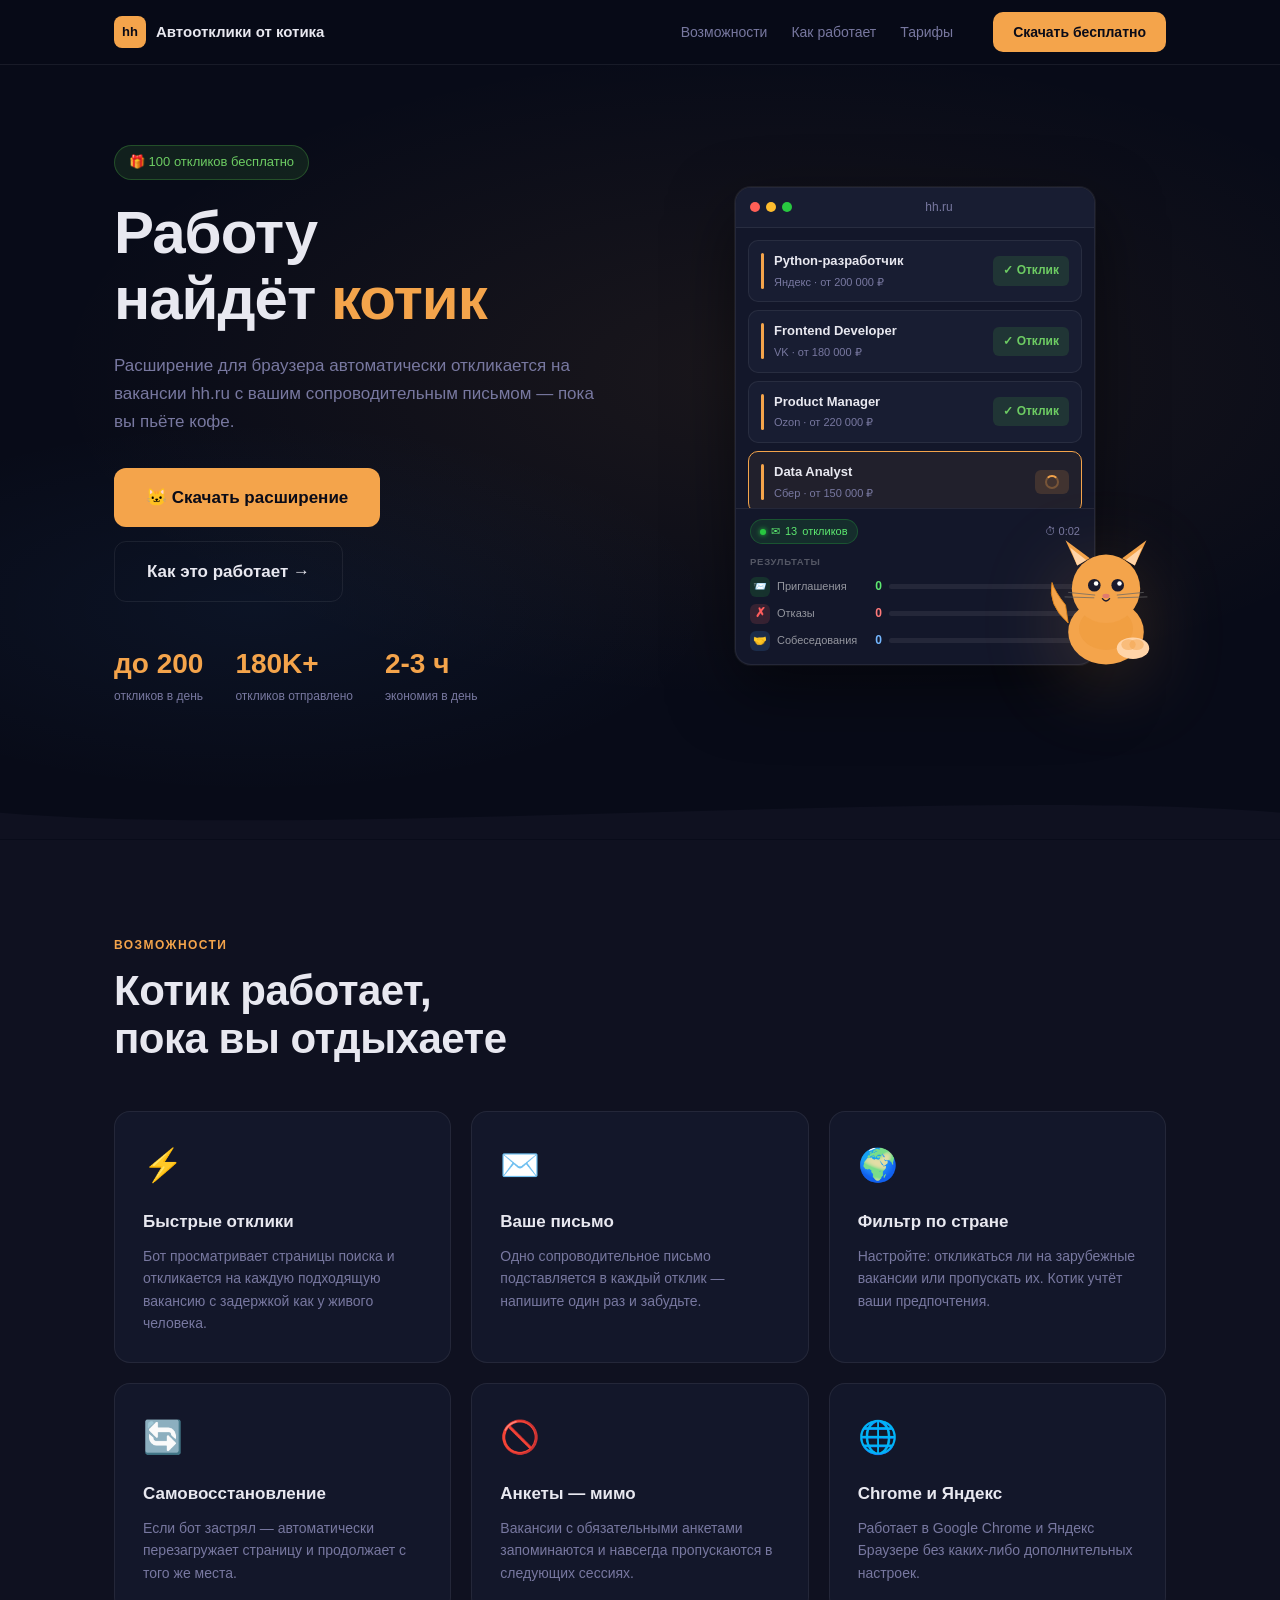
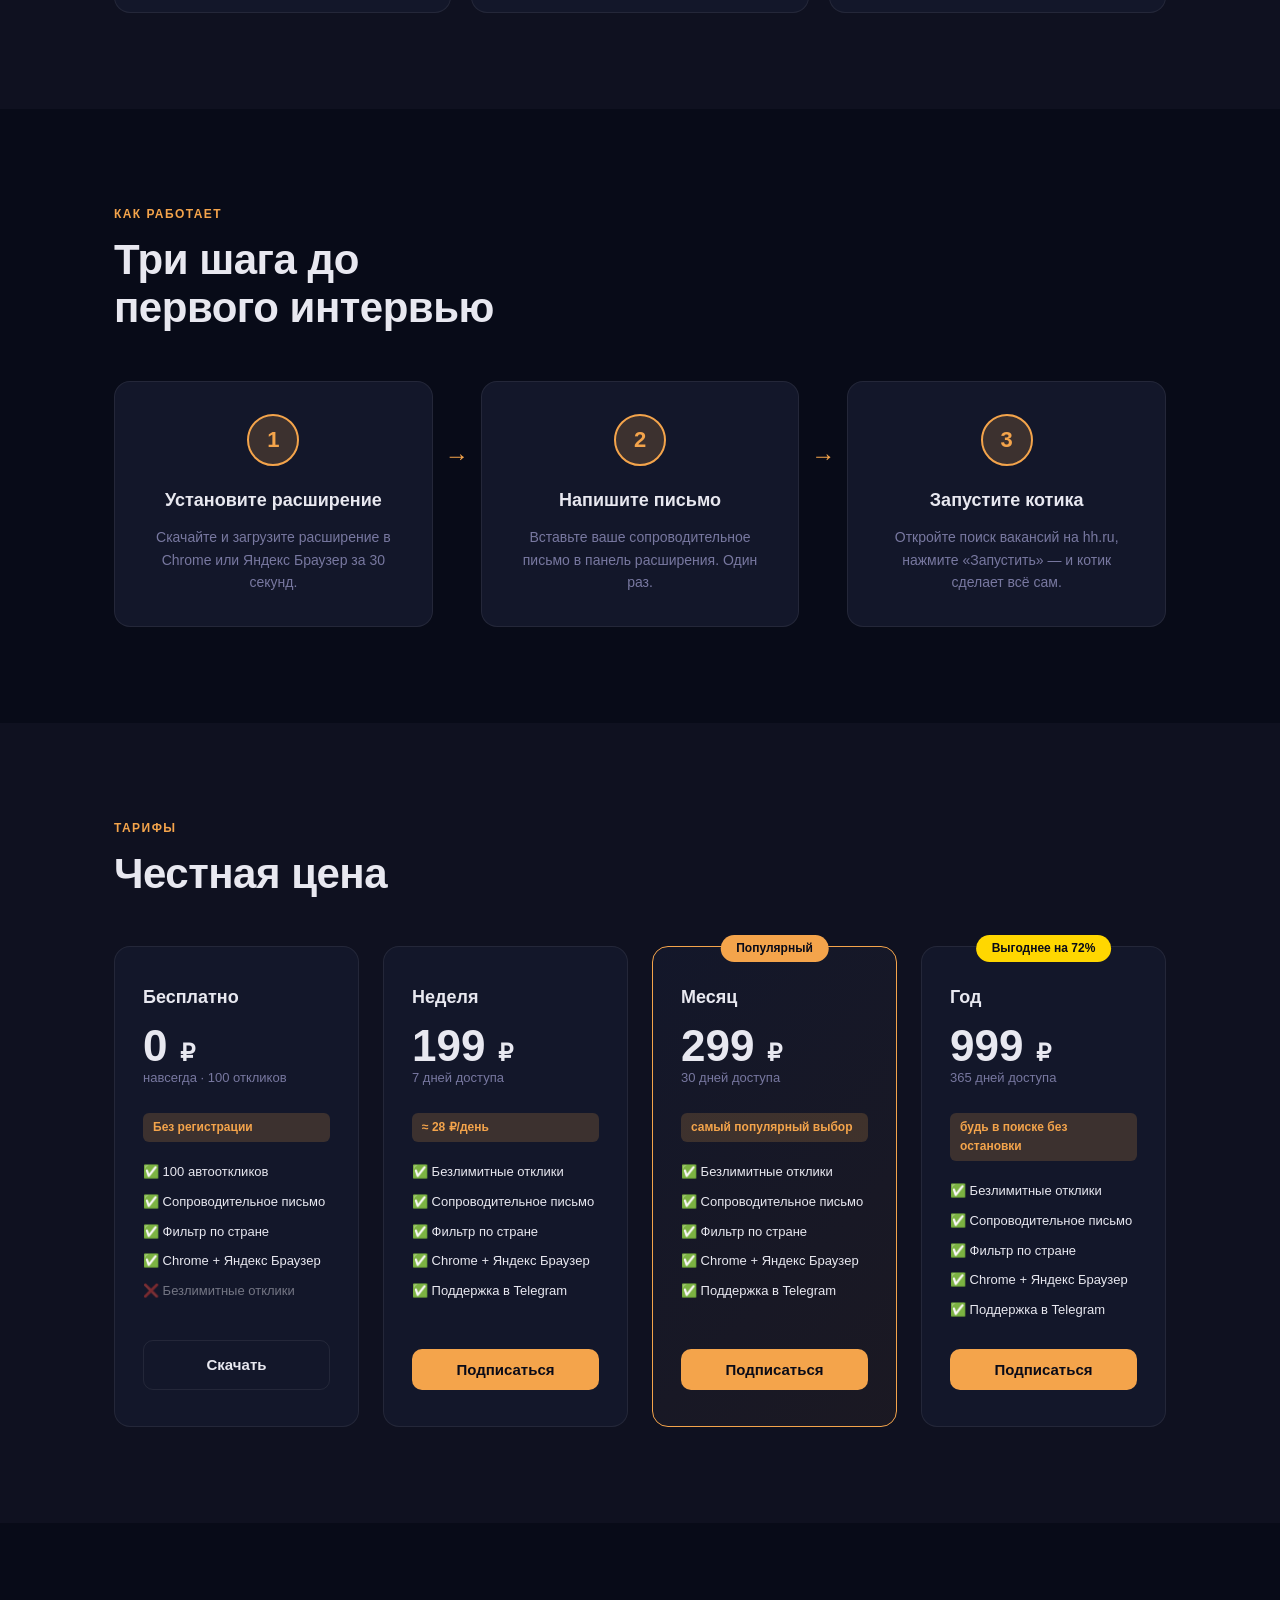
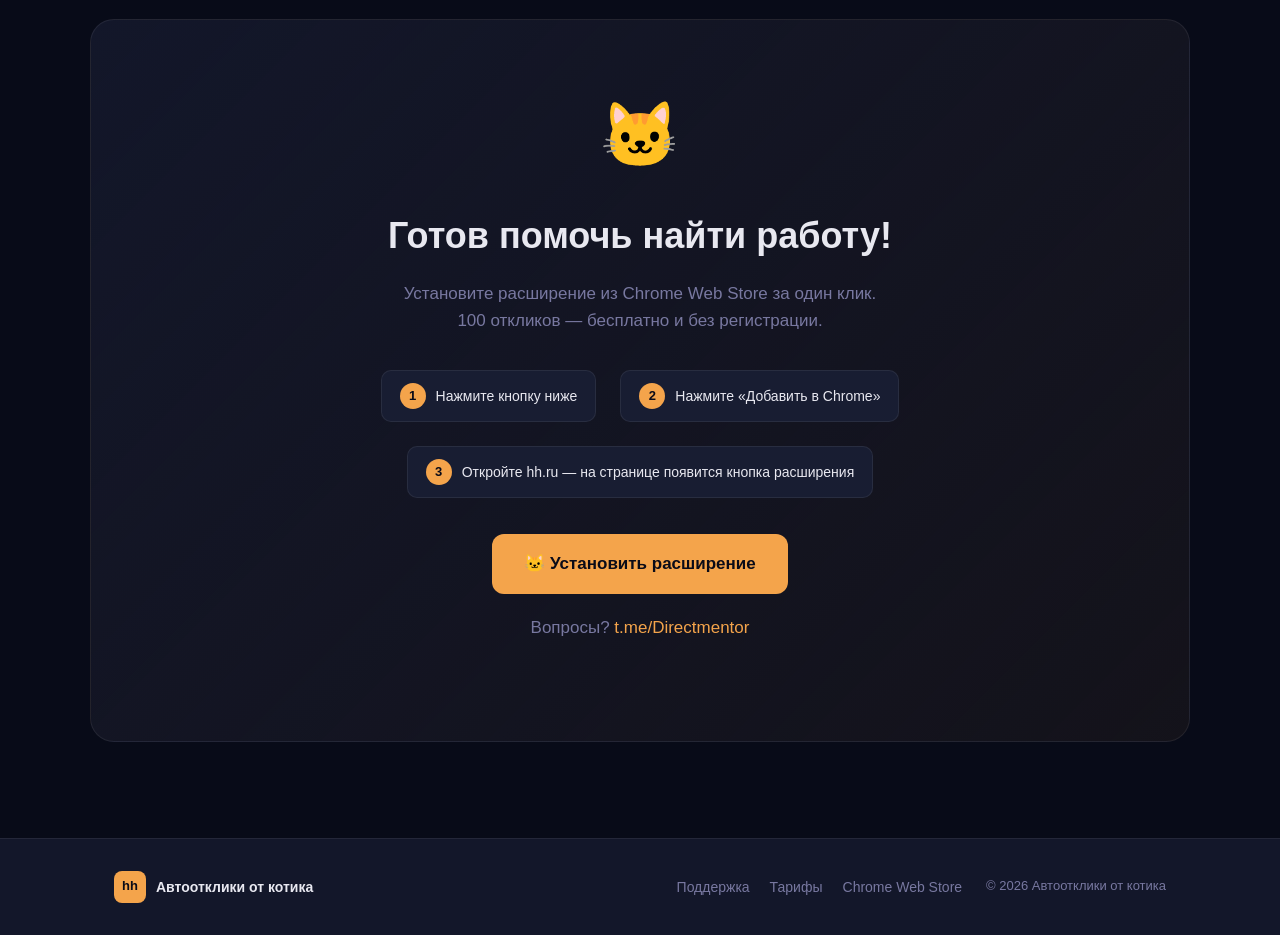
==== commit 652ae2ed: "make phone hint prominent with info box in payment modal" ====
--- a/index.html
+++ b/index.html
@@ -361,9 +361,15 @@
       <h2 class="pay-title">Автоотклики от котика</h2>
       <div class="pay-plan" id="payPlanLabel"></div>
       <div id="payPhoneRow">
-        <label class="pay-label">Номер телефона от аккаунта hh.ru</label>
+        <label class="pay-label">Номер телефона</label>
         <input type="tel" class="pay-input" id="payPhone" placeholder="+7 (___) ___-__-__" maxlength="18" autocomplete="tel">
-        <p class="pay-hint">Тот номер, которым вы регистрировались на hh.ru</p>
+        <div class="pay-phone-info">
+          <span class="pay-phone-info-icon">📱</span>
+          <div>
+            <strong>Введите номер, которым вы входите на hh.ru</strong><br>
+            Он нужен для привязки подписки к вашему аккаунту. После оплаты расширение активируется автоматически.
+          </div>
+        </div>
       </div>
       <div class="pay-error" id="payError">Введите полный номер телефона</div>
       <button class="pay-submit" id="paySubmit">Перейти к оплате →</button>
--- a/style.css
+++ b/style.css
@@ -233,7 +233,18 @@
   font-weight: 700; cursor: pointer; transition: background 0.2s;
 }
 .pay-submit:hover { background: var(--orange-dark); }
-.pay-hint { font-size: 11px; color: rgba(255,255,255,0.28); margin-top: 12px; text-align: center; }
+.pay-phone-info {
+  display: flex; gap: 10px; align-items: flex-start;
+  background: rgba(244,164,75,0.08);
+  border: 1px solid rgba(244,164,75,0.28);
+  border-radius: 10px;
+  padding: 12px 14px;
+  margin-top: 10px;
+  font-size: 12px; line-height: 1.55;
+  color: rgba(255,255,255,0.6);
+}
+.pay-phone-info strong { display: block; color: rgba(255,255,255,0.9); font-size: 13px; margin-bottom: 2px; }
+.pay-phone-info-icon { font-size: 18px; flex-shrink: 0; margin-top: 1px; }
 
 /* Cat SVG */
 .hero-cat {
